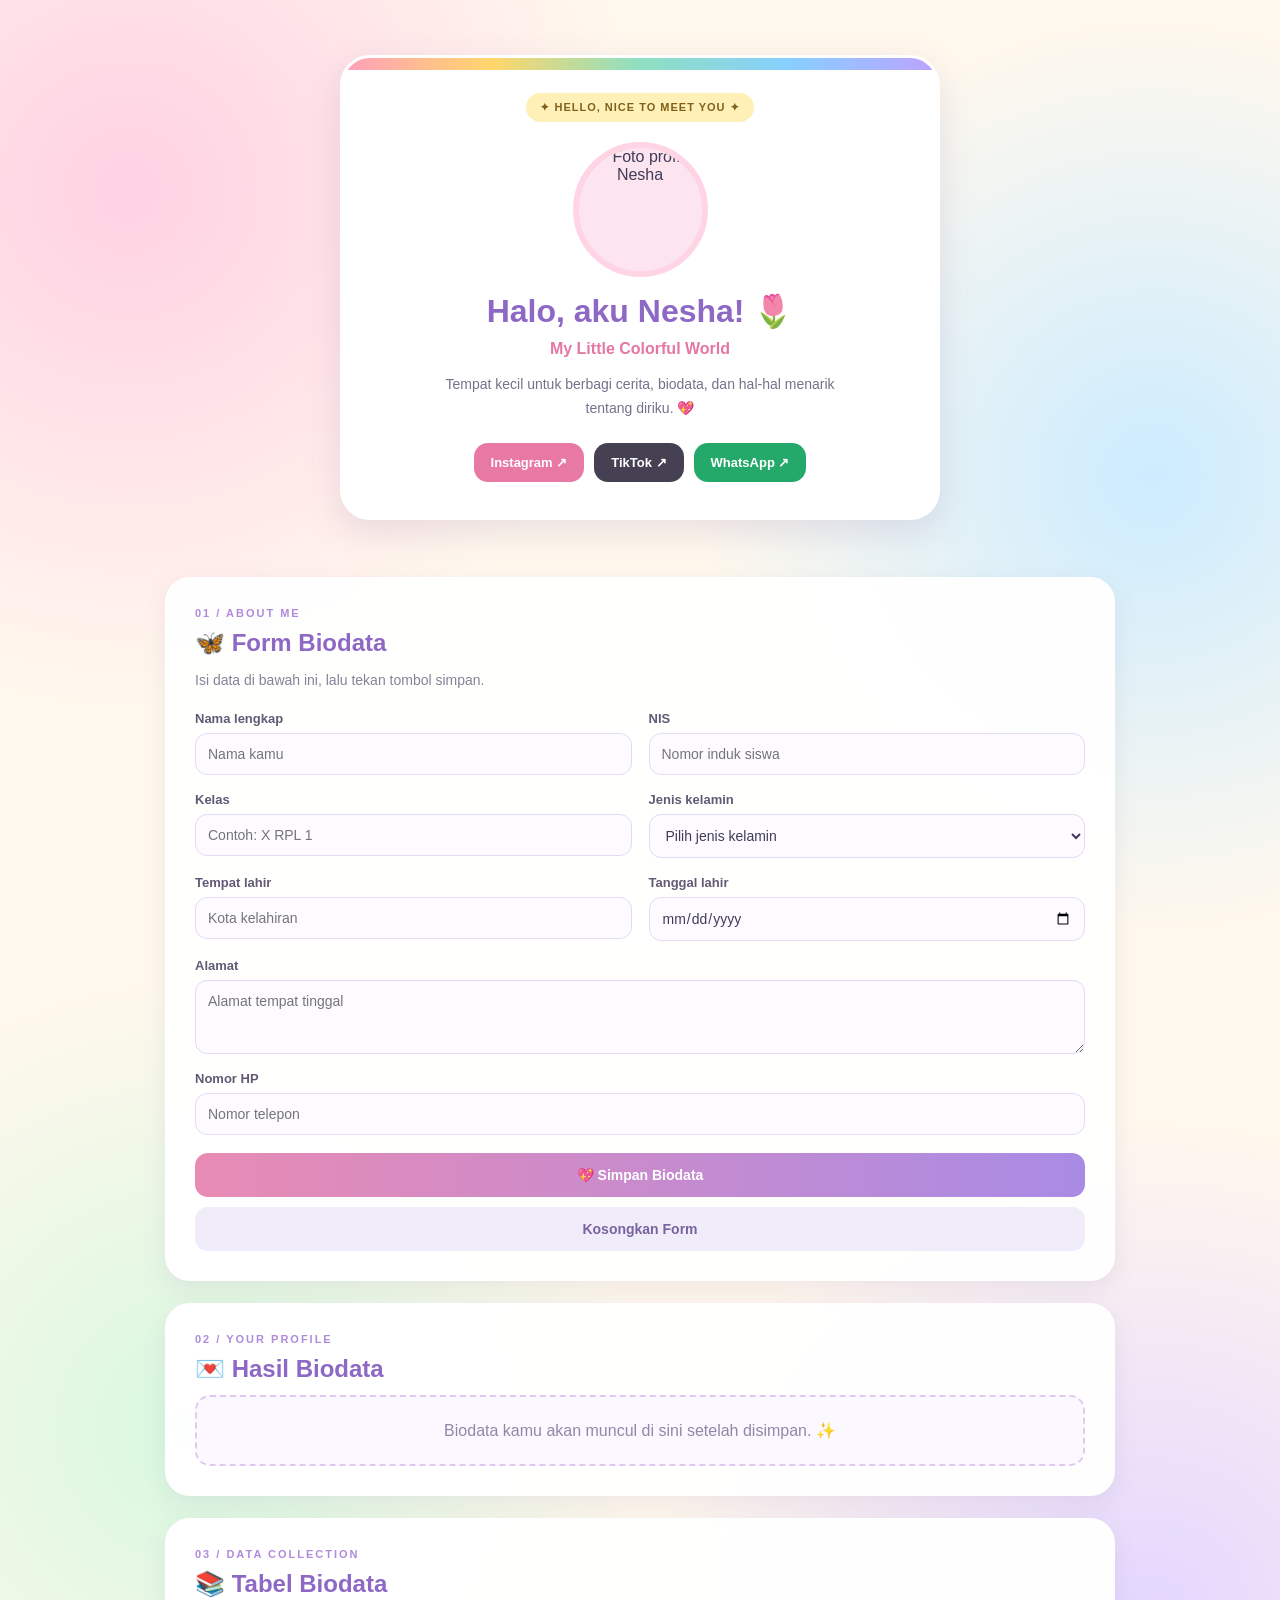
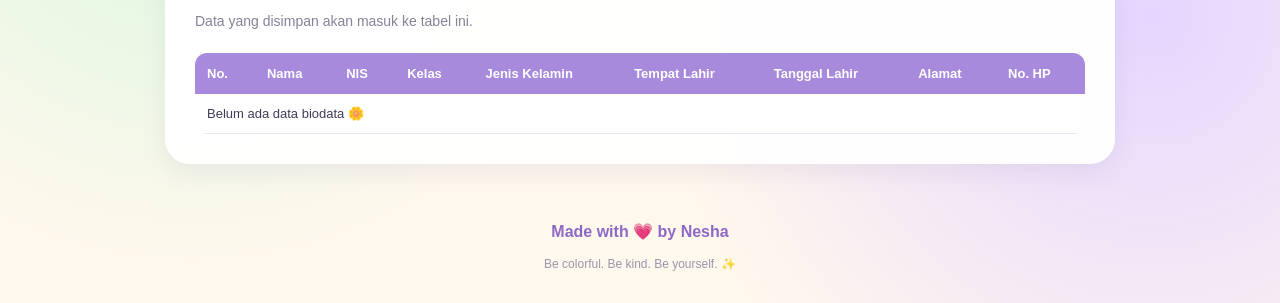
==== index.html @ 9463f854 "style.css" ====
<!DOCTYPE html>
<html lang="id">
<head>
    <meta charset="UTF-8">
    <meta name="viewport" content="width=device-width, initial-scale=1.0">
    <title>My Colorful Microsite</title>
    <link rel="stylesheet" href="style.css">
</head>
<body>

    <header class="hero">
        <div class="hero-card">
            <div class="sticker">✦ HELLO, NICE TO MEET YOU ✦</div>

            <img src="foto.jpg" alt="Foto profil Nesha" class="foto">

            <h1>Halo, aku Nesha! 🌷</h1>
            <p class="subtitle">My Little Colorful World</p>
            <p class="intro">
                Tempat kecil untuk berbagi cerita, biodata,
                dan hal-hal menarik tentang diriku. 💖
            </p>

            <div class="social-links">
                <a href="https://www.instagram.com/" target="_blank" rel="noopener noreferrer" class="social instagram">Instagram ↗</a>
                <a href="https://www.tiktok.com/" target="_blank" rel="noopener noreferrer" class="social tiktok">TikTok ↗</a>
                <a href="https://wa.me/6281217420464" target="_blank" rel="noopener noreferrer" class="social whatsapp">WhatsApp ↗</a>
            </div>
        </div>
    </header>

    <main class="content">

        <section class="panel">
            <div class="section-label">01 / ABOUT ME</div>
            <h2>🦋 Form Biodata</h2>
            <p class="section-desc">Isi data di bawah ini, lalu tekan tombol simpan.</p>

            <form id="biodataForm">
                <div class="form-grid">
                    <div class="field">
                        <label for="nama">Nama lengkap</label>
                        <input type="text" id="nama" placeholder="Nama kamu" required>
                    </div>

                    <div class="field">
                        <label for="nis">NIS</label>
                        <input type="text" id="nis" placeholder="Nomor induk siswa" required>
                    </div>

                    <div class="field">
                        <label for="kelas">Kelas</label>
                        <input type="text" id="kelas" placeholder="Contoh: X RPL 1" required>
                    </div>

                    <div class="field">
                        <label for="jk">Jenis kelamin</label>
                        <select id="jk" required>
                            <option value="">Pilih jenis kelamin</option>
                            <option value="Perempuan">Perempuan</option>
                            <option value="Laki-laki">Laki-laki</option>
                        </select>
                    </div>

                    <div class="field">
                        <label for="tempat">Tempat lahir</label>
                        <input type="text" id="tempat" placeholder="Kota kelahiran" required>
                    </div>

                    <div class="field">
                        <label for="tanggal">Tanggal lahir</label>
                        <input type="date" id="tanggal" required>
                    </div>

                    <div class="field full">
                        <label for="alamat">Alamat</label>
                        <textarea id="alamat" rows="3" placeholder="Alamat tempat tinggal" required></textarea>
                    </div>

                    <div class="field full">
                        <label for="hp">Nomor HP</label>
                        <input type="tel" id="hp" placeholder="Nomor telepon" required>
                    </div>
                </div>

                <button type="submit" class="save-button">💖 Simpan Biodata</button>
                <button type="reset" class="reset-button">Kosongkan Form</button>
            </form>
        </section>

        <section class="panel">
            <div class="section-label">02 / YOUR PROFILE</div>
            <h2>💌 Hasil Biodata</h2>
            <div id="hasilBiodata" class="result-empty">
                Biodata kamu akan muncul di sini setelah disimpan. ✨
            </div>
        </section>

        <section class="panel">
            <div class="section-label">03 / DATA COLLECTION</div>
            <h2>📚 Tabel Biodata</h2>
            <p class="section-desc">Data yang disimpan akan masuk ke tabel ini.</p>

            <div class="table-wrap">
                <table>
                    <thead>
                        <tr>
                            <th>No.</th>
                            <th>Nama</th>
                            <th>NIS</th>
                            <th>Kelas</th>
                            <th>Jenis Kelamin</th>
                            <th>Tempat Lahir</th>
                            <th>Tanggal Lahir</th>
                            <th>Alamat</th>
                            <th>No. HP</th>
                        </tr>
                    </thead>
                    <tbody id="tabelBiodata">
                        <tr id="barisKosong">
                            <td colspan="9">Belum ada data biodata 🌼</td>
                        </tr>
                    </tbody>
                </table>
            </div>
        </section>

    </main>

    <footer>
        <p>Made with 💗 by Nesha</p>
        <p class="footer-small">Be colorful. Be kind. Be yourself. ✨</p>
    </footer>

    <script src="script.js"></script>
</body>
</html>
---- style.css ----
* {
    box-sizing: border-box;
}

html {
    scroll-behavior: smooth;
}

body {
    margin: 0;
    font-family: Arial, sans-serif;
    color: #403b59;
    background-color: #fff8ed;
    background-image:
        radial-gradient(circle at 10% 10%, #ffd1e3 0, transparent 25%),
        radial-gradient(circle at 90% 25%, #ccecff 0, transparent 25%),
        radial-gradient(circle at 15% 75%, #d8f8df 0, transparent 25%),
        radial-gradient(circle at 90% 85%, #e4d6ff 0, transparent 25%);
}

/* BAGIAN PROFIL */

.hero {
    padding: 55px 18px 35px;
    text-align: center;
}

.hero-card {
    position: relative;
    max-width: 600px;
    margin: auto;
    padding: 35px 25px;
    overflow: hidden;
    background: white;
    border: 3px solid #ffffff;
    border-radius: 30px;
    box-shadow: 0 12px 35px rgba(111, 89, 145, 0.15);
}

.hero-card::before {
    content: "";
    position: absolute;
    top: 0;
    left: 0;
    width: 100%;
    height: 12px;
    background: linear-gradient(
        90deg,
        #ff9fbd,
        #ffd66b,
        #8edfc1,
        #88cfff,
        #bda2ff
    );
}

.sticker {
    display: inline-block;
    padding: 8px 14px;
    margin-bottom: 20px;
    background: #fff0b8;
    color: #80601b;
    border-radius: 20px;
    font-size: 11px;
    font-weight: bold;
    letter-spacing: 1px;
}

.foto {
    display: block;
    width: 135px;
    height: 135px;
    margin: 0 auto 15px;
    object-fit: cover;
    border-radius: 50%;
    border: 6px solid #ffd5e5;
    background: #fce5ef;
}

.hero h1 {
    margin: 10px 0;
    color: #8d68c5;
    font-size: 32px;
}

.subtitle {
    margin: 8px 0;
    color: #e477a3;
    font-weight: bold;
}

.intro {
    max-width: 420px;
    margin: 15px auto 22px;
    color: #77718a;
    line-height: 1.7;
    font-size: 14px;
}

/* TOMBOL SOSIAL MEDIA */

.social-links {
    display: flex;
    justify-content: center;
    flex-wrap: wrap;
    gap: 10px;
}

.social {
    display: inline-block;
    padding: 12px 17px;
    border-radius: 14px;
    color: white;
    text-decoration: none;
    font-size: 13px;
    font-weight: bold;
    transition: transform 0.2s, opacity 0.2s;
}

.social:hover {
    transform: translateY(-3px);
    opacity: 0.85;
}

.instagram {
    background: #e879a5;
}

.tiktok {
    background: #454052;
}

.whatsapp {
    background: #25a96a;
}

/* BAGIAN KONTEN */

.content {
    width: 92%;
    max-width: 950px;
    margin: 0 auto;
}

.panel {
    margin: 22px 0;
    padding: 28px;
    background: rgba(255, 255, 255, 0.96);
    border: 2px solid white;
    border-radius: 25px;
    box-shadow: 0 8px 25px rgba(111, 89, 145, 0.10);
}

.section-label {
    margin-bottom: 10px;
    color: #b08bdc;
    font-size: 11px;
    font-weight: bold;
    letter-spacing: 2px;
}

.panel h2 {
    margin: 0 0 12px;
    color: #8d68c5;
    font-size: 24px;
}

.section-desc {
    margin: 0 0 20px;
    color: #888198;
    font-size: 14px;
    line-height: 1.6;
}

/* FORM BIODATA */

.form-grid {
    display: grid;
    grid-template-columns: 1fr 1fr;
    gap: 17px;
}

.field {
    min-width: 0;
    text-align: left;
}

.field.full {
    grid-column: 1 / -1;
}

label {
    display: block;
    margin-bottom: 7px;
    color: #625975;
    font-size: 13px;
    font-weight: bold;
}

input,
select,
textarea {
    display: block;
    width: 100%;
    padding: 12px;
    border: 1.5px solid #e5d9f5;
    border-radius: 12px;
    background: #fdfbff;
    color: #403b59;
    font-family: Arial, sans-serif;
    font-size: 14px;
}

input:focus,
select:focus,
textarea:focus {
    outline: none;
    border-color: #ac8be1;
    box-shadow: 0 0 0 3px #f0e8ff;
}

textarea {
    resize: vertical;
}

button {
    width: 100%;
    margin-top: 18px;
    padding: 14px;
    border: none;
    border-radius: 13px;
    font-size: 14px;
    font-weight: bold;
    cursor: pointer;
    transition: opacity 0.2s;
}

button:hover {
    opacity: 0.85;
}

.save-button {
    background: linear-gradient(90deg, #e88bb4, #a98be5);
    color: white;
}

.reset-button {
    margin-top: 10px;
    background: #f1ecfa;
    color: #79639f;
}

/* HASIL BIODATA */

.result-empty {
    padding: 20px;
    border: 2px dashed #dfc9f3;
    border-radius: 15px;
    background: #fcf8ff;
    color: #9386a7;
    text-align: center;
    line-height: 1.7;
}

.result-data {
    padding: 18px;
    border-radius: 15px;
    background: #fff3f8;
    border-left: 5px solid #e88bb4;
}

.result-data p {
    margin: 0;
    padding: 10px 0;
    border-bottom: 1px solid #f2dce7;
    line-height: 1.6;
    overflow-wrap: anywhere;
}

.result-data p:last-child {
    border-bottom: none;
}

.result-data strong {
    color: #8d68c5;
}

/* TABEL BIODATA */

.table-wrap {
    width: 100%;
    overflow-x: auto;
    border-radius: 12px;
}

table {
    width: 100%;
    min-width: 850px;
    border-collapse: collapse;
    font-size: 13px;
    text-align: left;
}

th {
    padding: 13px 12px;
    background: #a88add;
    color: white;
    white-space: nowrap;
}

td {
    padding: 12px;
    border-bottom: 1px solid #eee4f8;
    background: white;
    overflow-wrap: anywhere;
}

tbody tr:nth-child(even) td {
    background: #faf6ff;
}

tbody tr:hover td {
    background: #fff0f6;
}

/* FOOTER */

footer {
    padding: 20px;
    text-align: center;
    color: #8d68c5;
    font-weight: bold;
}

.footer-small {
    color: #9d94ac;
    font-size: 12px;
    font-weight: normal;
}

/* TAMPILAN HP */

@media (max-width: 600px) {
    .hero {
        padding: 30px 12px 20px;
    }

    .hero-card {
        padding: 30px 18px;
    }

    .hero h1 {
        font-size: 27px;
    }

    .content {
        width: 94%;
    }

    .panel {
        padding: 20px 15px;
    }

    .panel h2 {
        font-size: 21px;
    }

    .form-grid {
        grid-template-columns: 1fr;
        gap: 14px;
    }

    .field.full {
        grid-column: auto;
    }
}
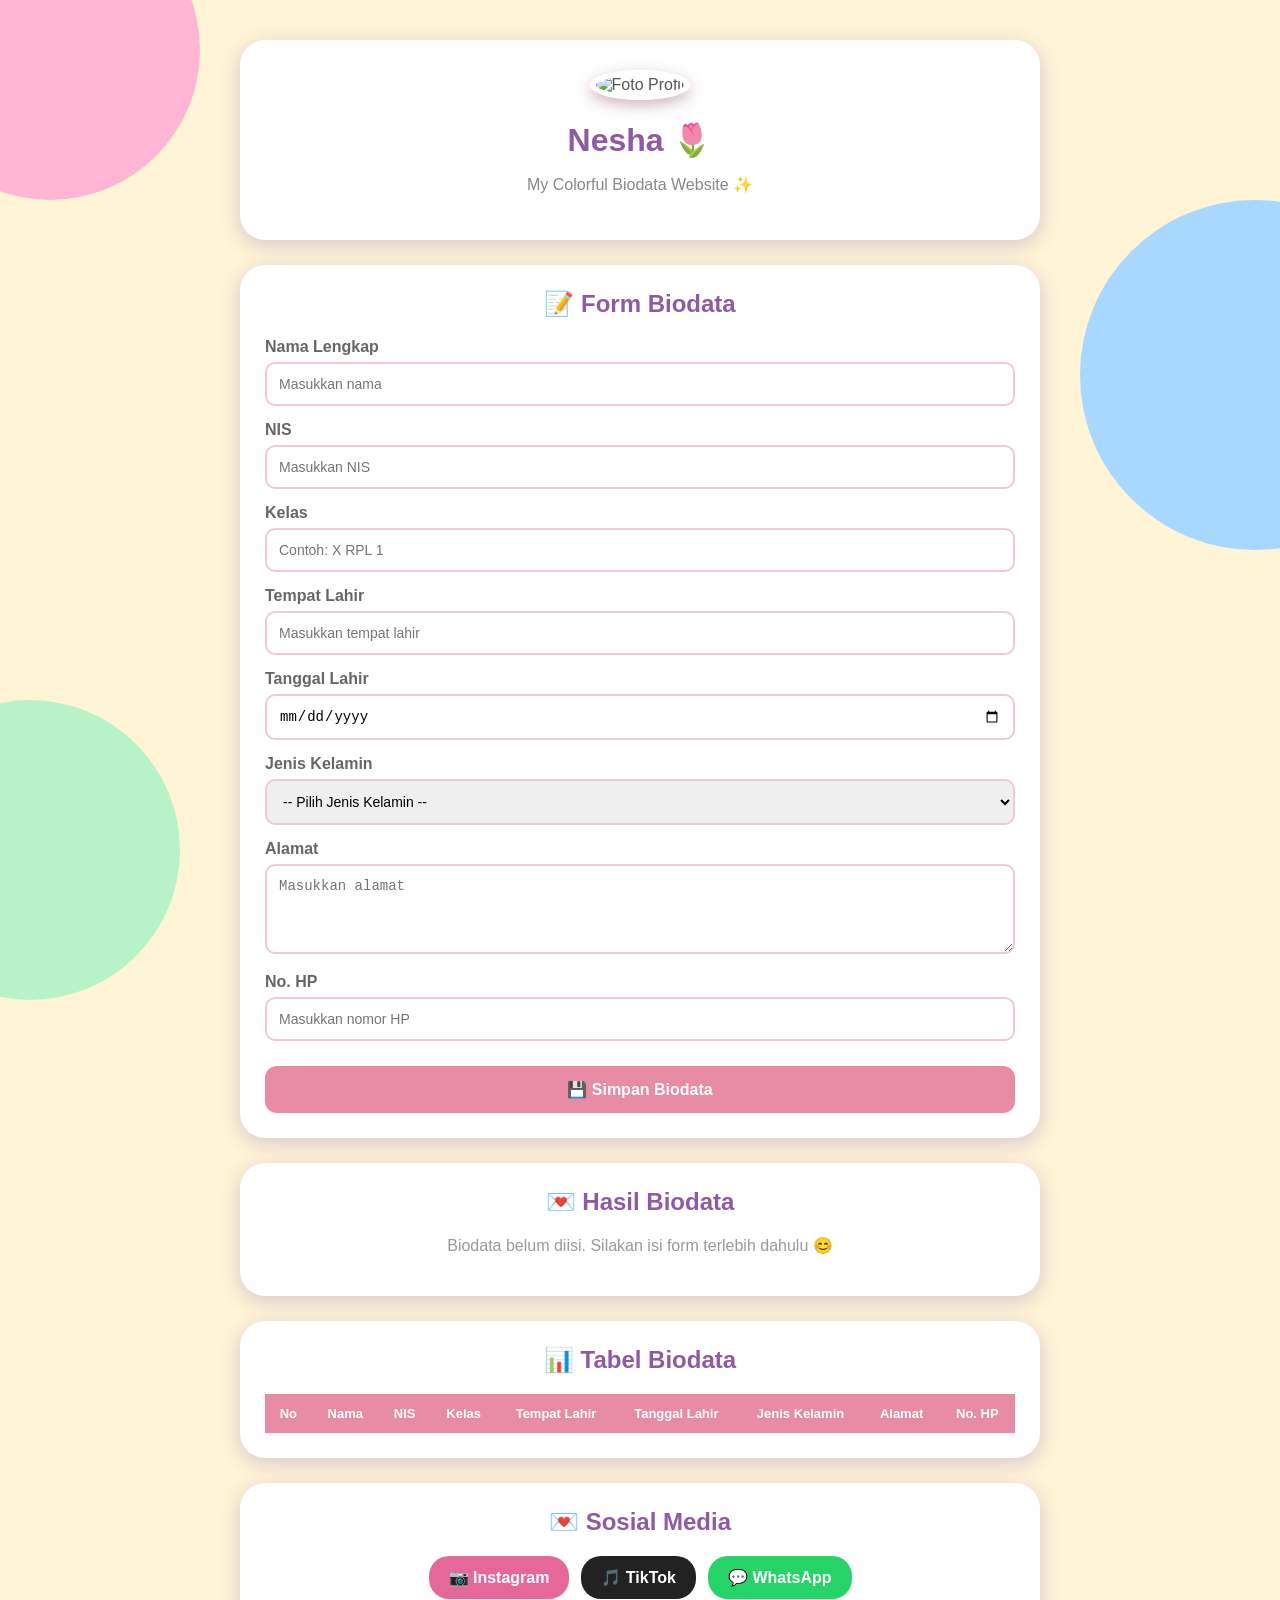
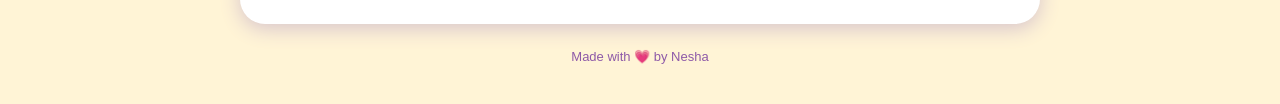
==== commit c56daaa7: "style.css" ====
--- a/index.html
+++ b/index.html
@@ -1,138 +1,235 @@
-
 <!DOCTYPE html>
 <html lang="id">
 <head>
     <meta charset="UTF-8">
     <meta name="viewport" content="width=device-width, initial-scale=1.0">
-    <title>My Colorful Microsite</title>
+
+    <title>Microsite Biodata</title>
+
     <link rel="stylesheet" href="style.css">
 </head>
+
 <body>
 
-    <header class="hero">
-        <div class="hero-card">
-            <div class="sticker">✦ HELLO, NICE TO MEET YOU ✦</div>
-
-            <img src="foto.jpg" alt="Foto profil Nesha" class="foto">
-
-            <h1>Halo, aku Nesha! 🌷</h1>
-            <p class="subtitle">My Little Colorful World</p>
-            <p class="intro">
-                Tempat kecil untuk berbagi cerita, biodata,
-                dan hal-hal menarik tentang diriku. 💖
+    <!-- BACKGROUND -->
+    <div class="lingkaran satu"></div>
+    <div class="lingkaran dua"></div>
+    <div class="lingkaran tiga"></div>
+
+
+    <!-- CONTAINER UTAMA -->
+    <div class="container">
+
+        <!-- PROFIL -->
+        <div class="profil">
+
+            <img src="foto.jpg" alt="Foto Profil" class="foto">
+
+            <h1>Nesha 🌷</h1>
+
+            <p>
+                My Colorful Biodata Website ✨
             </p>
 
-            <div class="social-links">
-                <a href="https://www.instagram.com/" target="_blank" rel="noopener noreferrer" class="social instagram">Instagram ↗</a>
-                <a href="https://www.tiktok.com/" target="_blank" rel="noopener noreferrer" class="social tiktok">TikTok ↗</a>
-                <a href="https://wa.me/6281217420464" target="_blank" rel="noopener noreferrer" class="social whatsapp">WhatsApp ↗</a>
+        </div>
+
+
+        <!-- FORM BIODATA -->
+        <div class="box">
+
+            <h2>📝 Form Biodata</h2>
+
+            <form id="biodataForm">
+
+                <label>Nama Lengkap</label>
+                <input
+                    type="text"
+                    id="nama"
+                    placeholder="Masukkan nama"
+                    required
+                >
+
+
+                <label>NIS</label>
+                <input
+                    type="text"
+                    id="nis"
+                    placeholder="Masukkan NIS"
+                    required
+                >
+
+
+                <label>Kelas</label>
+                <input
+                    type="text"
+                    id="kelas"
+                    placeholder="Contoh: X RPL 1"
+                    required
+                >
+
+
+                <label>Tempat Lahir</label>
+                <input
+                    type="text"
+                    id="tempat"
+                    placeholder="Masukkan tempat lahir"
+                    required
+                >
+
+
+                <label>Tanggal Lahir</label>
+                <input
+                    type="date"
+                    id="tanggal"
+                    required
+                >
+
+
+                <label>Jenis Kelamin</label>
+
+                <select id="jenisKelamin" required>
+
+                    <option value="">
+                        -- Pilih Jenis Kelamin --
+                    </option>
+
+                    <option value="Laki-laki">
+                        Laki-laki
+                    </option>
+
+                    <option value="Perempuan">
+                        Perempuan
+                    </option>
+
+                </select>
+
+
+                <label>Alamat</label>
+
+                <textarea
+                    id="alamat"
+                    placeholder="Masukkan alamat"
+                    required
+                ></textarea>
+
+
+                <label>No. HP</label>
+
+                <input
+                    type="text"
+                    id="hp"
+                    placeholder="Masukkan nomor HP"
+                    required
+                >
+
+
+                <button type="submit">
+                    💾 Simpan Biodata
+                </button>
+
+            </form>
+
+        </div>
+
+
+        <!-- HASIL BIODATA -->
+        <div class="box hasil">
+
+            <h2>💌 Hasil Biodata</h2>
+
+            <div id="hasilBiodata">
+
+                <p class="kosong">
+                    Biodata belum diisi.
+                    Silakan isi form terlebih dahulu 😊
+                </p>
+
             </div>
-        </div>
-    </header>
-
-    <main class="content">
-
-        <section class="panel">
-            <div class="section-label">01 / ABOUT ME</div>
-            <h2>🦋 Form Biodata</h2>
-            <p class="section-desc">Isi data di bawah ini, lalu tekan tombol simpan.</p>
-
-            <form id="biodataForm">
-                <div class="form-grid">
-                    <div class="field">
-                        <label for="nama">Nama lengkap</label>
-                        <input type="text" id="nama" placeholder="Nama kamu" required>
-                    </div>
-
-                    <div class="field">
-                        <label for="nis">NIS</label>
-                        <input type="text" id="nis" placeholder="Nomor induk siswa" required>
-                    </div>
-
-                    <div class="field">
-                        <label for="kelas">Kelas</label>
-                        <input type="text" id="kelas" placeholder="Contoh: X RPL 1" required>
-                    </div>
-
-                    <div class="field">
-                        <label for="jk">Jenis kelamin</label>
-                        <select id="jk" required>
-                            <option value="">Pilih jenis kelamin</option>
-                            <option value="Perempuan">Perempuan</option>
-                            <option value="Laki-laki">Laki-laki</option>
-                        </select>
-                    </div>
-
-                    <div class="field">
-                        <label for="tempat">Tempat lahir</label>
-                        <input type="text" id="tempat" placeholder="Kota kelahiran" required>
-                    </div>
-
-                    <div class="field">
-                        <label for="tanggal">Tanggal lahir</label>
-                        <input type="date" id="tanggal" required>
-                    </div>
-
-                    <div class="field full">
-                        <label for="alamat">Alamat</label>
-                        <textarea id="alamat" rows="3" placeholder="Alamat tempat tinggal" required></textarea>
-                    </div>
-
-                    <div class="field full">
-                        <label for="hp">Nomor HP</label>
-                        <input type="tel" id="hp" placeholder="Nomor telepon" required>
-                    </div>
-                </div>
-
-                <button type="submit" class="save-button">💖 Simpan Biodata</button>
-                <button type="reset" class="reset-button">Kosongkan Form</button>
-            </form>
-        </section>
-
-        <section class="panel">
-            <div class="section-label">02 / YOUR PROFILE</div>
-            <h2>💌 Hasil Biodata</h2>
-            <div id="hasilBiodata" class="result-empty">
-                Biodata kamu akan muncul di sini setelah disimpan. ✨
-            </div>
-        </section>
-
-        <section class="panel">
-            <div class="section-label">03 / DATA COLLECTION</div>
-            <h2>📚 Tabel Biodata</h2>
-            <p class="section-desc">Data yang disimpan akan masuk ke tabel ini.</p>
-
-            <div class="table-wrap">
+
+        </div>
+
+
+        <!-- TABEL BIODATA -->
+        <div class="box">
+
+            <h2>📊 Tabel Biodata</h2>
+
+            <div class="table-container">
+
                 <table>
+
                     <thead>
+
                         <tr>
-                            <th>No.</th>
+                            <th>No</th>
                             <th>Nama</th>
                             <th>NIS</th>
                             <th>Kelas</th>
-                            <th>Jenis Kelamin</th>
                             <th>Tempat Lahir</th>
                             <th>Tanggal Lahir</th>
+                            <th>Jenis Kelamin</th>
                             <th>Alamat</th>
                             <th>No. HP</th>
                         </tr>
+
                     </thead>
+
                     <tbody id="tabelBiodata">
-                        <tr id="barisKosong">
-                            <td colspan="9">Belum ada data biodata 🌼</td>
-                        </tr>
+
                     </tbody>
+
                 </table>
+
             </div>
-        </section>
-
-    </main>
-
-    <footer>
-        <p>Made with 💗 by Nesha</p>
-        <p class="footer-small">Be colorful. Be kind. Be yourself. ✨</p>
-    </footer>
-
+
+        </div>
+
+
+        <!-- SOSIAL MEDIA -->
+        <div class="box">
+
+            <h2>💌 Sosial Media</h2>
+
+            <div class="sosmed">
+
+                <a
+                    href="https://www.instagram.com/"
+                    target="_blank"
+                    class="instagram">
+                    📷 Instagram
+                </a>
+
+
+                <a
+                    href="https://www.tiktok.com/"
+                    target="_blank"
+                    class="tiktok">
+                    🎵 TikTok
+                </a>
+
+
+                <a
+                    href="https://wa.me/6281217420464"
+                    target="_blank"
+                    class="whatsapp">
+                    💬 WhatsApp
+                </a>
+
+            </div>
+
+        </div>
+
+
+        <!-- FOOTER -->
+        <p class="footer">
+            Made with 💗 by Nesha
+        </p>
+
+    </div>
+
+
+    <!-- JAVASCRIPT -->
     <script src="script.js"></script>
+
 </body>
 </html>
--- a/style.css
+++ b/style.css
@@ -1,377 +1,352 @@
-
 * {
     box-sizing: border-box;
 }
 
-html {
-    scroll-behavior: smooth;
-}
-
 body {
     margin: 0;
+    padding: 0;
+
     font-family: Arial, sans-serif;
-    color: #403b59;
-    background-color: #fff8ed;
-    background-image:
-        radial-gradient(circle at 10% 10%, #ffd1e3 0, transparent 25%),
-        radial-gradient(circle at 90% 25%, #ccecff 0, transparent 25%),
-        radial-gradient(circle at 15% 75%, #d8f8df 0, transparent 25%),
-        radial-gradient(circle at 90% 85%, #e4d6ff 0, transparent 25%);
-}
-
-/* BAGIAN PROFIL */
-
-.hero {
-    padding: 55px 18px 35px;
+
+    background-color: #fff4d6;
+
+    color: #555;
+
+    min-height: 100vh;
+
+    position: relative;
+
+    overflow-x: hidden;
+}
+
+
+/* BACKGROUND */
+
+.lingkaran {
+    position: fixed;
+
+    border-radius: 50%;
+
+    z-index: -1;
+}
+
+.satu {
+    width: 300px;
+    height: 300px;
+
+    background-color: #ffb6d5;
+
+    top: -100px;
+    left: -100px;
+}
+
+.dua {
+    width: 350px;
+    height: 350px;
+
+    background-color: #a8d8ff;
+
+    right: -150px;
+    top: 200px;
+}
+
+.tiga {
+    width: 300px;
+    height: 300px;
+
+    background-color: #b8f2c8;
+
+    left: -120px;
+    bottom: -100px;
+}
+
+
+/* CONTAINER */
+
+.container {
+    width: 90%;
+
+    max-width: 800px;
+
+    margin: 40px auto;
+
     text-align: center;
 }
 
-.hero-card {
-    position: relative;
-    max-width: 600px;
-    margin: auto;
-    padding: 35px 25px;
-    overflow: hidden;
-    background: white;
-    border: 3px solid #ffffff;
-    border-radius: 30px;
-    box-shadow: 0 12px 35px rgba(111, 89, 145, 0.15);
-}
-
-.hero-card::before {
-    content: "";
-    position: absolute;
-    top: 0;
-    left: 0;
-    width: 100%;
-    height: 12px;
-    background: linear-gradient(
-        90deg,
-        #ff9fbd,
-        #ffd66b,
-        #8edfc1,
-        #88cfff,
-        #bda2ff
-    );
-}
-
-.sticker {
-    display: inline-block;
-    padding: 8px 14px;
+
+/* PROFIL */
+
+.profil {
+    background-color: white;
+
+    padding: 30px;
+
+    border-radius: 25px;
+
+    box-shadow: 0 5px 20px #d8c5cc;
+}
+
+.foto {
+    width: 140px;
+    height: 140px;
+
+    object-fit: cover;
+
+    border-radius: 50%;
+
+    border: 6px solid white;
+
+    box-shadow: 0 5px 15px #cdb4bd;
+}
+
+.profil h1 {
+    color: #8e5aa8;
+
+    margin-bottom: 5px;
+}
+
+.profil p {
+    color: #888;
+}
+
+
+/* BOX */
+
+.box {
+    background-color: white;
+
+    margin-top: 25px;
+
+    padding: 25px;
+
+    border-radius: 25px;
+
+    box-shadow: 0 5px 20px #d8c5cc;
+}
+
+.box h2 {
+    color: #8e5aa8;
+
+    margin-top: 0;
+
     margin-bottom: 20px;
-    background: #fff0b8;
-    color: #80601b;
-    border-radius: 20px;
-    font-size: 11px;
-    font-weight: bold;
-    letter-spacing: 1px;
-}
-
-.foto {
-    display: block;
-    width: 135px;
-    height: 135px;
-    margin: 0 auto 15px;
-    object-fit: cover;
-    border-radius: 50%;
-    border: 6px solid #ffd5e5;
-    background: #fce5ef;
-}
-
-.hero h1 {
-    margin: 10px 0;
-    color: #8d68c5;
-    font-size: 32px;
-}
-
-.subtitle {
-    margin: 8px 0;
-    color: #e477a3;
-    font-weight: bold;
-}
-
-.intro {
-    max-width: 420px;
-    margin: 15px auto 22px;
-    color: #77718a;
-    line-height: 1.7;
-    font-size: 14px;
-}
-
-/* TOMBOL SOSIAL MEDIA */
-
-.social-links {
-    display: flex;
-    justify-content: center;
-    flex-wrap: wrap;
-    gap: 10px;
-}
-
-.social {
-    display: inline-block;
-    padding: 12px 17px;
-    border-radius: 14px;
-    color: white;
-    text-decoration: none;
-    font-size: 13px;
-    font-weight: bold;
-    transition: transform 0.2s, opacity 0.2s;
-}
-
-.social:hover {
-    transform: translateY(-3px);
-    opacity: 0.85;
-}
-
-.instagram {
-    background: #e879a5;
-}
-
-.tiktok {
-    background: #454052;
-}
-
-.whatsapp {
-    background: #25a96a;
-}
-
-/* BAGIAN KONTEN */
-
-.content {
-    width: 92%;
-    max-width: 950px;
-    margin: 0 auto;
-}
-
-.panel {
-    margin: 22px 0;
-    padding: 28px;
-    background: rgba(255, 255, 255, 0.96);
-    border: 2px solid white;
-    border-radius: 25px;
-    box-shadow: 0 8px 25px rgba(111, 89, 145, 0.10);
-}
-
-.section-label {
-    margin-bottom: 10px;
-    color: #b08bdc;
-    font-size: 11px;
-    font-weight: bold;
-    letter-spacing: 2px;
-}
-
-.panel h2 {
-    margin: 0 0 12px;
-    color: #8d68c5;
-    font-size: 24px;
-}
-
-.section-desc {
-    margin: 0 0 20px;
-    color: #888198;
-    font-size: 14px;
-    line-height: 1.6;
-}
-
-/* FORM BIODATA */
-
-.form-grid {
-    display: grid;
-    grid-template-columns: 1fr 1fr;
-    gap: 17px;
-}
-
-.field {
-    min-width: 0;
+}
+
+
+/* FORM */
+
+form {
     text-align: left;
-}
-
-.field.full {
-    grid-column: 1 / -1;
 }
 
 label {
     display: block;
-    margin-bottom: 7px;
-    color: #625975;
-    font-size: 13px;
+
+    margin-top: 15px;
+
+    margin-bottom: 6px;
+
     font-weight: bold;
+
+    color: #666;
 }
 
 input,
 select,
 textarea {
-    display: block;
     width: 100%;
+
     padding: 12px;
-    border: 1.5px solid #e5d9f5;
-    border-radius: 12px;
-    background: #fdfbff;
-    color: #403b59;
-    font-family: Arial, sans-serif;
+
+    border: 2px solid #f0c9d7;
+
+    border-radius: 10px;
+
     font-size: 14px;
+
+    outline: none;
 }
 
 input:focus,
 select:focus,
 textarea:focus {
-    outline: none;
-    border-color: #ac8be1;
-    box-shadow: 0 0 0 3px #f0e8ff;
+    border-color: #e88ca5;
 }
 
 textarea {
+    height: 90px;
+
     resize: vertical;
 }
+
+
+/* BUTTON */
 
 button {
     width: 100%;
-    margin-top: 18px;
+
+    margin-top: 25px;
+
     padding: 14px;
+
     border: none;
-    border-radius: 13px;
-    font-size: 14px;
+
+    border-radius: 12px;
+
+    background-color: #e88ca5;
+
+    color: white;
+
+    font-size: 16px;
+
     font-weight: bold;
+
     cursor: pointer;
-    transition: opacity 0.2s;
 }
 
 button:hover {
-    opacity: 0.85;
-}
-
-.save-button {
-    background: linear-gradient(90deg, #e88bb4, #a98be5);
-    color: white;
-}
-
-.reset-button {
-    margin-top: 10px;
-    background: #f1ecfa;
-    color: #79639f;
-}
+    background-color: #d96f8c;
+}
+
 
 /* HASIL BIODATA */
 
-.result-empty {
+.hasil-data {
+    background-color: #fff0f6;
+
     padding: 20px;
-    border: 2px dashed #dfc9f3;
+
     border-radius: 15px;
-    background: #fcf8ff;
-    color: #9386a7;
-    text-align: center;
-    line-height: 1.7;
-}
-
-.result-data {
-    padding: 18px;
-    border-radius: 15px;
-    background: #fff3f8;
-    border-left: 5px solid #e88bb4;
-}
-
-.result-data p {
-    margin: 0;
-    padding: 10px 0;
-    border-bottom: 1px solid #f2dce7;
-    line-height: 1.6;
-    overflow-wrap: anywhere;
-}
-
-.result-data p:last-child {
-    border-bottom: none;
-}
-
-.result-data strong {
-    color: #8d68c5;
-}
-
-/* TABEL BIODATA */
-
-.table-wrap {
+
+    text-align: left;
+}
+
+.hasil-data p {
+    margin: 10px 0;
+
+    line-height: 1.5;
+}
+
+.kosong {
+    color: #999;
+}
+
+
+/* TABLE */
+
+.table-container {
     width: 100%;
+
     overflow-x: auto;
-    border-radius: 12px;
 }
 
 table {
     width: 100%;
-    min-width: 850px;
+
     border-collapse: collapse;
+
     font-size: 13px;
-    text-align: left;
 }
 
 th {
-    padding: 13px 12px;
-    background: #a88add;
+    background-color: #e88ca5;
+
     color: white;
-    white-space: nowrap;
+
+    padding: 12px;
 }
 
 td {
-    padding: 12px;
-    border-bottom: 1px solid #eee4f8;
-    background: white;
-    overflow-wrap: anywhere;
-}
-
-tbody tr:nth-child(even) td {
-    background: #faf6ff;
-}
-
-tbody tr:hover td {
-    background: #fff0f6;
-}
+    padding: 10px;
+
+    border: 1px solid #f0c9d7;
+
+    background-color: #fffafd;
+}
+
+tr:nth-child(even) td {
+    background-color: #fff0f6;
+}
+
+
+/* SOSIAL MEDIA */
+
+.sosmed {
+    display: flex;
+
+    justify-content: center;
+
+    gap: 12px;
+
+    flex-wrap: wrap;
+}
+
+.sosmed a {
+    text-decoration: none;
+
+    color: white;
+
+    padding: 12px 20px;
+
+    border-radius: 20px;
+
+    font-weight: bold;
+}
+
+.instagram {
+    background-color: #e6689b;
+}
+
+.tiktok {
+    background-color: #222222;
+}
+
+.whatsapp {
+    background-color: #25d366;
+}
+
+.sosmed a:hover {
+    opacity: 0.8;
+}
+
 
 /* FOOTER */
 
-footer {
-    padding: 20px;
-    text-align: center;
-    color: #8d68c5;
-    font-weight: bold;
-}
-
-.footer-small {
-    color: #9d94ac;
-    font-size: 12px;
-    font-weight: normal;
-}
-
-/* TAMPILAN HP */
+.footer {
+    margin: 25px 0;
+
+    color: #8e5aa8;
+
+    font-size: 13px;
+}
+
+
+/* RESPONSIVE */
 
 @media (max-width: 600px) {
-    .hero {
-        padding: 30px 12px 20px;
-    }
-
-    .hero-card {
-        padding: 30px 18px;
-    }
-
-    .hero h1 {
-        font-size: 27px;
-    }
-
-    .content {
-        width: 94%;
-    }
-
-    .panel {
-        padding: 20px 15px;
-    }
-
-    .panel h2 {
-        font-size: 21px;
-    }
-
-    .form-grid {
-        grid-template-columns: 1fr;
-        gap: 14px;
-    }
-
-    .field.full {
-        grid-column: auto;
+
+    .container {
+        width: 95%;
+    }
+
+    .box {
+        padding: 18px;
+    }
+
+    .profil {
+        padding: 20px;
+    }
+
+    .foto {
+        width: 120px;
+        height: 120px;
+    }
+
+    .profil h1 {
+        font-size: 26px;
+    }
+
+    table {
+        font-size: 12px;
     }
 }
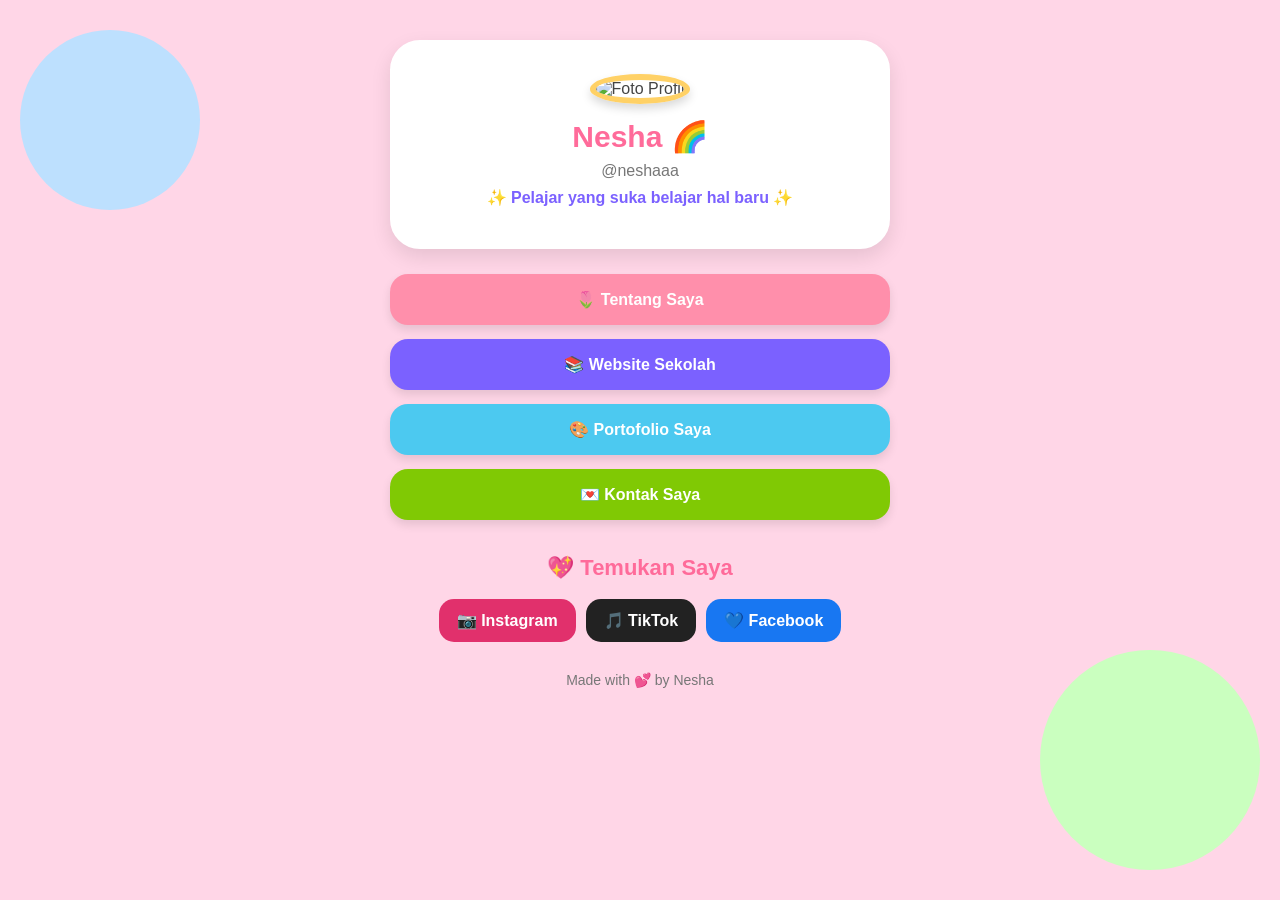
==== commit 0a6ca4cc: "style.css" ====
--- a/index.html
+++ b/index.html
@@ -4,232 +4,85 @@
     <meta charset="UTF-8">
     <meta name="viewport" content="width=device-width, initial-scale=1.0">
 
-    <title>Microsite Biodata</title>
+    <title>My Colorful Microsite</title>
 
     <link rel="stylesheet" href="style.css">
 </head>
 
 <body>
 
-    <!-- BACKGROUND -->
-    <div class="lingkaran satu"></div>
-    <div class="lingkaran dua"></div>
-    <div class="lingkaran tiga"></div>
-
-
-    <!-- CONTAINER UTAMA -->
     <div class="container">
 
-        <!-- PROFIL -->
-        <div class="profil">
+        <!-- FOTO DAN NAMA -->
+        <div class="profile">
 
-            <img src="foto.jpg" alt="Foto Profil" class="foto">
+            <img src="foto.jpg" alt="Foto Profil">
 
-            <h1>Nesha 🌷</h1>
+            <h1>Nesha 🌈</h1>
 
-            <p>
-                My Colorful Biodata Website ✨
+            <p>@neshaaa</p>
+
+            <p class="bio">
+                ✨ Pelajar yang suka belajar hal baru ✨
             </p>
 
         </div>
 
 
-        <!-- FORM BIODATA -->
-        <div class="box">
+        <!-- TOMBOL LINK -->
+        <div class="links">
 
-            <h2>📝 Form Biodata</h2>
+            <a href="#" class="link">
+                🌷 Tentang Saya
+            </a>
 
-            <form id="biodataForm">
+            <a href="#" class="link">
+                📚 Website Sekolah
+            </a>
 
-                <label>Nama Lengkap</label>
-                <input
-                    type="text"
-                    id="nama"
-                    placeholder="Masukkan nama"
-                    required
-                >
+            <a href="#" class="link">
+                🎨 Portofolio Saya
+            </a>
 
-
-                <label>NIS</label>
-                <input
-                    type="text"
-                    id="nis"
-                    placeholder="Masukkan NIS"
-                    required
-                >
-
-
-                <label>Kelas</label>
-                <input
-                    type="text"
-                    id="kelas"
-                    placeholder="Contoh: X RPL 1"
-                    required
-                >
-
-
-                <label>Tempat Lahir</label>
-                <input
-                    type="text"
-                    id="tempat"
-                    placeholder="Masukkan tempat lahir"
-                    required
-                >
-
-
-                <label>Tanggal Lahir</label>
-                <input
-                    type="date"
-                    id="tanggal"
-                    required
-                >
-
-
-                <label>Jenis Kelamin</label>
-
-                <select id="jenisKelamin" required>
-
-                    <option value="">
-                        -- Pilih Jenis Kelamin --
-                    </option>
-
-                    <option value="Laki-laki">
-                        Laki-laki
-                    </option>
-
-                    <option value="Perempuan">
-                        Perempuan
-                    </option>
-
-                </select>
-
-
-                <label>Alamat</label>
-
-                <textarea
-                    id="alamat"
-                    placeholder="Masukkan alamat"
-                    required
-                ></textarea>
-
-
-                <label>No. HP</label>
-
-                <input
-                    type="text"
-                    id="hp"
-                    placeholder="Masukkan nomor HP"
-                    required
-                >
-
-
-                <button type="submit">
-                    💾 Simpan Biodata
-                </button>
-
-            </form>
-
-        </div>
-
-
-        <!-- HASIL BIODATA -->
-        <div class="box hasil">
-
-            <h2>💌 Hasil Biodata</h2>
-
-            <div id="hasilBiodata">
-
-                <p class="kosong">
-                    Biodata belum diisi.
-                    Silakan isi form terlebih dahulu 😊
-                </p>
-
-            </div>
-
-        </div>
-
-
-        <!-- TABEL BIODATA -->
-        <div class="box">
-
-            <h2>📊 Tabel Biodata</h2>
-
-            <div class="table-container">
-
-                <table>
-
-                    <thead>
-
-                        <tr>
-                            <th>No</th>
-                            <th>Nama</th>
-                            <th>NIS</th>
-                            <th>Kelas</th>
-                            <th>Tempat Lahir</th>
-                            <th>Tanggal Lahir</th>
-                            <th>Jenis Kelamin</th>
-                            <th>Alamat</th>
-                            <th>No. HP</th>
-                        </tr>
-
-                    </thead>
-
-                    <tbody id="tabelBiodata">
-
-                    </tbody>
-
-                </table>
-
-            </div>
+            <a href="#" class="link">
+                💌 Kontak Saya
+            </a>
 
         </div>
 
 
         <!-- SOSIAL MEDIA -->
-        <div class="box">
+        <h2>💖 Temukan Saya</h2>
 
-            <h2>💌 Sosial Media</h2>
+        <div class="social">
 
-            <div class="sosmed">
+            <a href="https://www.instagram.com/"
+               target="_blank"
+               class="instagram">
+                📷 Instagram
+            </a>
 
-                <a
-                    href="https://www.instagram.com/"
-                    target="_blank"
-                    class="instagram">
-                    📷 Instagram
-                </a>
+            <a href="https://www.tiktok.com/"
+               target="_blank"
+               class="tiktok">
+                🎵 TikTok
+            </a>
 
-
-                <a
-                    href="https://www.tiktok.com/"
-                    target="_blank"
-                    class="tiktok">
-                    🎵 TikTok
-                </a>
-
-
-                <a
-                    href="https://wa.me/6281217420464"
-                    target="_blank"
-                    class="whatsapp">
-                    💬 WhatsApp
-                </a>
-
-            </div>
+            <a href="https://www.facebook.com/"
+               target="_blank"
+               class="facebook">
+                💙 Facebook
+            </a>
 
         </div>
 
 
         <!-- FOOTER -->
         <p class="footer">
-            Made with 💗 by Nesha
+            Made with 💕 by Nesha
         </p>
 
     </div>
 
-
-    <!-- JAVASCRIPT -->
-    <script src="script.js"></script>
-
 </body>
 </html>
--- a/style.css
+++ b/style.css
@@ -1,3 +1,7 @@
+/* =========================
+   DASAR
+========================= */
+
 * {
     box-sizing: border-box;
 }
@@ -8,65 +12,61 @@
 
     font-family: Arial, sans-serif;
 
-    background-color: #fff4d6;
-
-    color: #555;
-
-    min-height: 100vh;
-
-    position: relative;
-
-    overflow-x: hidden;
-}
-
-
-/* BACKGROUND */
-
-.lingkaran {
+    /* Background warna-warni */
+    background-color: #ffd6e7;
+
+    color: #444;
+}
+
+
+/* =========================
+   BACKGROUND HIASAN
+========================= */
+
+body::before {
+    content: "";
+
     position: fixed;
 
+    width: 180px;
+    height: 180px;
+
+    background-color: #bde0fe;
+
     border-radius: 50%;
 
+    top: 30px;
+    left: 20px;
+
     z-index: -1;
 }
 
-.satu {
-    width: 300px;
-    height: 300px;
-
-    background-color: #ffb6d5;
-
-    top: -100px;
-    left: -100px;
-}
-
-.dua {
-    width: 350px;
-    height: 350px;
-
-    background-color: #a8d8ff;
-
-    right: -150px;
-    top: 200px;
-}
-
-.tiga {
-    width: 300px;
-    height: 300px;
-
-    background-color: #b8f2c8;
-
-    left: -120px;
-    bottom: -100px;
-}
-
-
-/* CONTAINER */
+body::after {
+    content: "";
+
+    position: fixed;
+
+    width: 220px;
+    height: 220px;
+
+    background-color: #caffbf;
+
+    border-radius: 50%;
+
+    bottom: 30px;
+    right: 20px;
+
+    z-index: -1;
+}
+
+
+/* =========================
+   CONTAINER
+========================= */
 
 .container {
     width: 90%;
-
-    max-width: 800px;
+    max-width: 500px;
 
     margin: 40px auto;
 
@@ -74,279 +74,231 @@
 }
 
 
-/* PROFIL */
-
-.profil {
+/* =========================
+   PROFILE
+========================= */
+
+.profile {
     background-color: white;
 
-    padding: 30px;
-
-    border-radius: 25px;
-
-    box-shadow: 0 5px 20px #d8c5cc;
-}
-
-.foto {
-    width: 140px;
-    height: 140px;
+    padding: 30px 20px;
+
+    border-radius: 30px;
+
+    box-shadow: 0 8px 20px rgba(0, 0, 0, 0.1);
+
+    border: 4px solid #fff;
+}
+
+
+/* FOTO */
+
+.profile img {
+    width: 130px;
+    height: 130px;
 
     object-fit: cover;
 
     border-radius: 50%;
 
-    border: 6px solid white;
-
-    box-shadow: 0 5px 15px #cdb4bd;
-}
-
-.profil h1 {
-    color: #8e5aa8;
-
-    margin-bottom: 5px;
-}
-
-.profil p {
-    color: #888;
-}
-
-
-/* BOX */
-
-.box {
-    background-color: white;
-
+    border: 6px solid #ffd166;
+
+    box-shadow: 0 5px 10px rgba(0, 0, 0, 0.15);
+}
+
+
+/* NAMA */
+
+.profile h1 {
+    margin: 15px 0 5px;
+
+    color: #ff6b9a;
+
+    font-size: 30px;
+}
+
+
+/* USERNAME */
+
+.profile p {
+    margin: 8px;
+
+    color: #777;
+}
+
+
+/* BIO */
+
+.profile .bio {
+    color: #7b61ff;
+
+    font-weight: bold;
+}
+
+
+/* =========================
+   LINK
+========================= */
+
+.links {
     margin-top: 25px;
-
-    padding: 25px;
-
-    border-radius: 25px;
-
-    box-shadow: 0 5px 20px #d8c5cc;
-}
-
-.box h2 {
-    color: #8e5aa8;
-
-    margin-top: 0;
-
-    margin-bottom: 20px;
-}
-
-
-/* FORM */
-
-form {
-    text-align: left;
-}
-
-label {
+}
+
+
+.link {
     display: block;
 
-    margin-top: 15px;
-
-    margin-bottom: 6px;
+    text-decoration: none;
+
+    color: white;
+
+    padding: 16px;
+
+    margin: 14px 0;
+
+    border-radius: 18px;
 
     font-weight: bold;
 
-    color: #666;
-}
-
-input,
-select,
-textarea {
-    width: 100%;
-
-    padding: 12px;
-
-    border: 2px solid #f0c9d7;
-
-    border-radius: 10px;
+    box-shadow: 0 5px 10px rgba(0, 0, 0, 0.1);
+
+    transition: 0.3s;
+}
+
+
+/* WARNA LINK BERBEDA */
+
+.link:nth-child(1) {
+    background-color: #ff8fab;
+}
+
+.link:nth-child(2) {
+    background-color: #7b61ff;
+}
+
+.link:nth-child(3) {
+    background-color: #4cc9f0;
+}
+
+.link:nth-child(4) {
+    background-color: #80c904;
+}
+
+
+/* EFEK */
+
+.link:hover {
+    transform: scale(1.04);
+}
+
+
+/* =========================
+   JUDUL SOSIAL MEDIA
+========================= */
+
+h2 {
+    margin-top: 35px;
+
+    color: #ff6b9a;
+
+    font-size: 22px;
+}
+
+
+/* =========================
+   SOCIAL MEDIA
+========================= */
+
+.social {
+    display: flex;
+
+    justify-content: center;
+
+    gap: 10px;
+
+    flex-wrap: wrap;
+}
+
+
+.social a {
+    text-decoration: none;
+
+    color: white;
+
+    padding: 12px 18px;
+
+    border-radius: 15px;
+
+    font-weight: bold;
+
+    transition: 0.3s;
+}
+
+
+/* INSTAGRAM */
+
+.instagram {
+    background-color: #e1306c;
+}
+
+
+/* TIKTOK */
+
+.tiktok {
+    background-color: #222;
+}
+
+
+/* FACEBOOK */
+
+.facebook {
+    background-color: #1877f2;
+}
+
+
+/* HOVER */
+
+.social a:hover {
+    transform: translateY(-4px);
+
+    opacity: 0.85;
+}
+
+
+/* =========================
+   FOOTER
+========================= */
+
+.footer {
+    margin-top: 30px;
+
+    color: #777;
 
     font-size: 14px;
-
-    outline: none;
-}
-
-input:focus,
-select:focus,
-textarea:focus {
-    border-color: #e88ca5;
-}
-
-textarea {
-    height: 90px;
-
-    resize: vertical;
-}
-
-
-/* BUTTON */
-
-button {
-    width: 100%;
-
-    margin-top: 25px;
-
-    padding: 14px;
-
-    border: none;
-
-    border-radius: 12px;
-
-    background-color: #e88ca5;
-
-    color: white;
-
-    font-size: 16px;
-
-    font-weight: bold;
-
-    cursor: pointer;
-}
-
-button:hover {
-    background-color: #d96f8c;
-}
-
-
-/* HASIL BIODATA */
-
-.hasil-data {
-    background-color: #fff0f6;
-
-    padding: 20px;
-
-    border-radius: 15px;
-
-    text-align: left;
-}
-
-.hasil-data p {
-    margin: 10px 0;
-
-    line-height: 1.5;
-}
-
-.kosong {
-    color: #999;
-}
-
-
-/* TABLE */
-
-.table-container {
-    width: 100%;
-
-    overflow-x: auto;
-}
-
-table {
-    width: 100%;
-
-    border-collapse: collapse;
-
-    font-size: 13px;
-}
-
-th {
-    background-color: #e88ca5;
-
-    color: white;
-
-    padding: 12px;
-}
-
-td {
-    padding: 10px;
-
-    border: 1px solid #f0c9d7;
-
-    background-color: #fffafd;
-}
-
-tr:nth-child(even) td {
-    background-color: #fff0f6;
-}
-
-
-/* SOSIAL MEDIA */
-
-.sosmed {
-    display: flex;
-
-    justify-content: center;
-
-    gap: 12px;
-
-    flex-wrap: wrap;
-}
-
-.sosmed a {
-    text-decoration: none;
-
-    color: white;
-
-    padding: 12px 20px;
-
-    border-radius: 20px;
-
-    font-weight: bold;
-}
-
-.instagram {
-    background-color: #e6689b;
-}
-
-.tiktok {
-    background-color: #222222;
-}
-
-.whatsapp {
-    background-color: #25d366;
-}
-
-.sosmed a:hover {
-    opacity: 0.8;
-}
-
-
-/* FOOTER */
-
-.footer {
-    margin: 25px 0;
-
-    color: #8e5aa8;
-
-    font-size: 13px;
-}
-
-
-/* RESPONSIVE */
+}
+
+
+/* =========================
+   HP / MOBILE
+========================= */
 
 @media (max-width: 600px) {
 
     .container {
-        width: 95%;
+        width: 92%;
     }
 
-    .box {
-        padding: 18px;
+    .profile {
+        padding: 25px 15px;
     }
 
-    .profil {
-        padding: 20px;
+    .profile img {
+        width: 110px;
+        height: 110px;
     }
 
-    .foto {
-        width: 120px;
-        height: 120px;
-    }
-
-    .profil h1 {
+    .profile h1 {
         font-size: 26px;
     }
 
-    table {
-        font-size: 12px;
-    }
 }
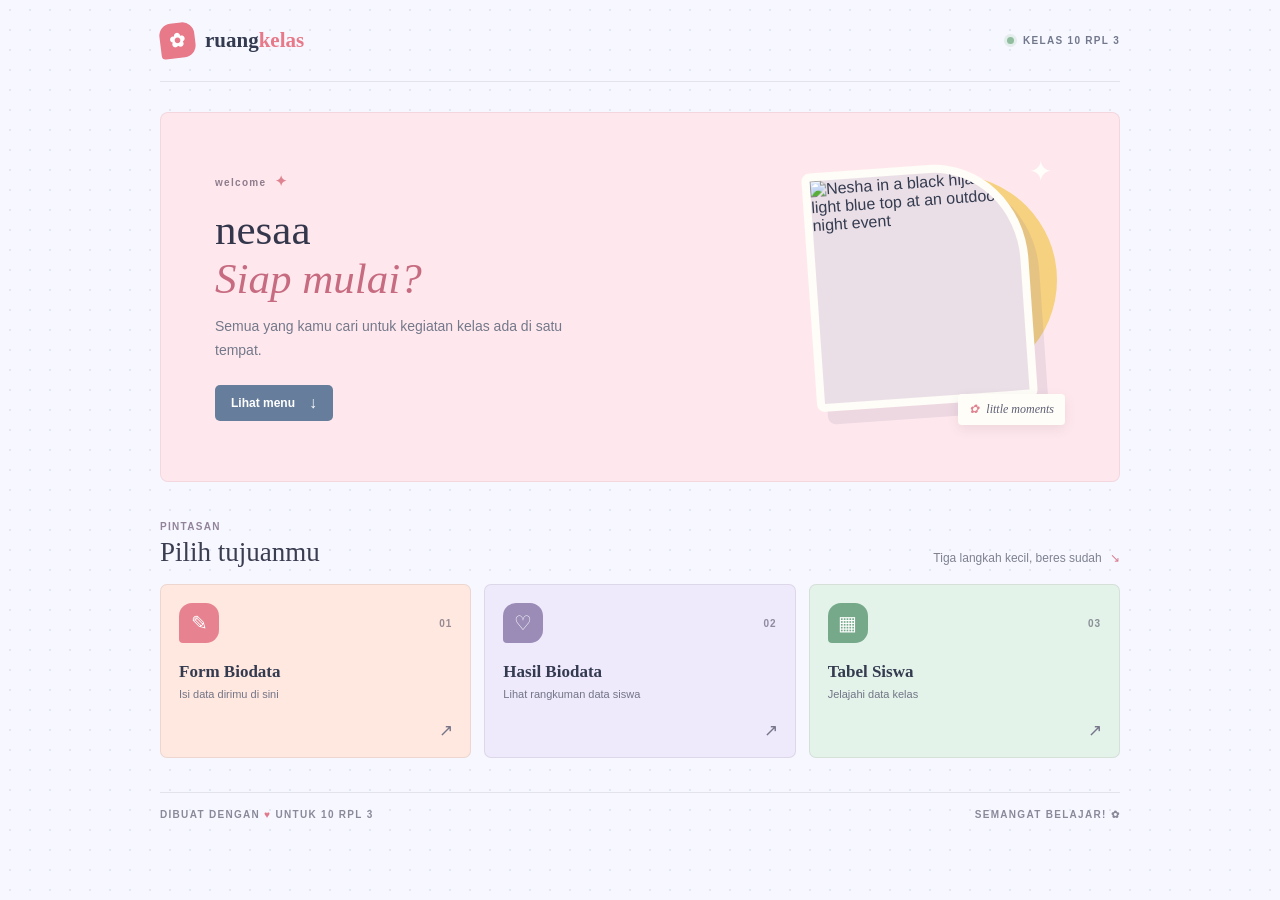
==== commit cb98a0cc: "jhfutg" ====
--- a/index.html
+++ b/index.html
@@ -3,86 +3,73 @@
 <head>
     <meta charset="UTF-8">
     <meta name="viewport" content="width=device-width, initial-scale=1.0">
-
-    <title>My Colorful Microsite</title>
-
+    <meta name="theme-color" content="#f7f8ff">
+    <meta name="description" content="Pintasan untuk formulir, hasil biodata, dan tabel kelas.">
+    <title>Ruang Kelas | 10 RPL 3</title>
     <link rel="stylesheet" href="style.css">
 </head>
+<body class="home-page">
+    <div class="page-shell">
+        <header class="topbar">
+            <a class="brand" href="index.html" aria-label="Ruang Kelas, halaman utama">
+                <span class="brand-mark" aria-hidden="true">✿</span>
+                <span>ruang<span class="brand-accent">kelas</span></span>
+            </a>
+            <p class="class-tag"><span class="class-dot"></span> KELAS 10 RPL 3</p>
+        </header>
 
-<body>
+        <main>
+            <section class="welcome" aria-labelledby="welcome-title">
+                <div class="welcome-copy">
+                    <p class="eyebrow">welcome <span aria-hidden="true">✦</span></p>
+                    <h1 id="welcome-title">nesaa <br><span>Siap mulai?</span></h1>
+                    <p class="welcome-text">Semua yang kamu cari untuk kegiatan kelas ada di satu tempat.</p>
+                    <a class="welcome-button" href="#menu">Lihat menu <span aria-hidden="true">↓</span></a>
+                </div>
+                <div class="profile-visual">
+                    <div class="photo-accent" aria-hidden="true"></div>
+                    <img class="profile-photo" src="331837164.jpg" alt="Nesha in a black hijab and light blue top at an outdoor night event">
+                    <span class="photo-caption"><span aria-hidden="true">✿</span> little moments</span>
+                    <span class="photo-star" aria-hidden="true">✦</span>
+                </div>
+            </section>
 
-    <div class="container">
+            <section class="menu-section" id="menu" aria-labelledby="menu-title">
+                <div class="section-heading">
+                    <div>
+                        <p class="eyebrow">PINTASAN</p>
+                        <h2 id="menu-title">Pilih tujuanmu</h2>
+                    </div>
+                    <p class="section-note">Tiga langkah kecil, beres sudah <span aria-hidden="true">↘</span></p>
+                </div>
 
-        <!-- FOTO DAN NAMA -->
-        <div class="profile">
+                <nav class="menu-list" aria-label="Menu kelas">
+                    <a href="form_biodata.html" class="menu-item menu-peach">
+                        <span class="item-top"><span class="item-icon" aria-hidden="true">✎</span><span class="item-number">01</span></span>
+                        <span class="item-title">Form Biodata</span>
+                        <span class="item-detail">Isi data dirimu di sini</span>
+                        <span class="item-arrow" aria-hidden="true">↗</span>
+                    </a>
+                    <a href="hasil_biodata.html" class="menu-item menu-lilac">
+                        <span class="item-top"><span class="item-icon" aria-hidden="true">♡</span><span class="item-number">02</span></span>
+                        <span class="item-title">Hasil Biodata</span>
+                        <span class="item-detail">Lihat rangkuman data siswa</span>
+                        <span class="item-arrow" aria-hidden="true">↗</span>
+                    </a>
+                    <a href="table.html" class="menu-item menu-mint">
+                        <span class="item-top"><span class="item-icon" aria-hidden="true">▦</span><span class="item-number">03</span></span>
+                        <span class="item-title">Tabel Siswa</span>
+                        <span class="item-detail">Jelajahi data kelas</span>
+                        <span class="item-arrow" aria-hidden="true">↗</span>
+                    </a>
+                </nav>
+            </section>
+        </main>
 
-            <img src="foto.jpg" alt="Foto Profil">
-
-            <h1>Nesha 🌈</h1>
-
-            <p>@neshaaa</p>
-
-            <p class="bio">
-                ✨ Pelajar yang suka belajar hal baru ✨
-            </p>
-
-        </div>
-
-
-        <!-- TOMBOL LINK -->
-        <div class="links">
-
-            <a href="#" class="link">
-                🌷 Tentang Saya
-            </a>
-
-            <a href="#" class="link">
-                📚 Website Sekolah
-            </a>
-
-            <a href="#" class="link">
-                🎨 Portofolio Saya
-            </a>
-
-            <a href="#" class="link">
-                💌 Kontak Saya
-            </a>
-
-        </div>
-
-
-        <!-- SOSIAL MEDIA -->
-        <h2>💖 Temukan Saya</h2>
-
-        <div class="social">
-
-            <a href="https://www.instagram.com/"
-               target="_blank"
-               class="instagram">
-                📷 Instagram
-            </a>
-
-            <a href="https://www.tiktok.com/"
-               target="_blank"
-               class="tiktok">
-                🎵 TikTok
-            </a>
-
-            <a href="https://www.facebook.com/"
-               target="_blank"
-               class="facebook">
-                💙 Facebook
-            </a>
-
-        </div>
-
-
-        <!-- FOOTER -->
-        <p class="footer">
-            Made with 💕 by Nesha
-        </p>
-
+        <footer class="page-footer">
+            <span>DIBUAT DENGAN <span class="footer-heart">♥</span> UNTUK 10 RPL 3</span>
+            <span>SEMANGAT BELAJAR! <span aria-hidden="true">✿</span></span>
+        </footer>
     </div>
-
 </body>
 </html>
--- a/style.css
+++ b/style.css
@@ -1,304 +1,520 @@
-/* =========================
-   DASAR
-========================= */
-
-* {
-    box-sizing: border-box;
-}
-
-body {
-    margin: 0;
-    padding: 0;
-
-    font-family: Arial, sans-serif;
-
-    /* Background warna-warni */
-    background-color: #ffd6e7;
-
-    color: #444;
-}
-
-
-/* =========================
-   BACKGROUND HIASAN
-========================= */
-
-body::before {
-    content: "";
-
-    position: fixed;
-
-    width: 180px;
-    height: 180px;
-
-    background-color: #bde0fe;
-
-    border-radius: 50%;
-
-    top: 30px;
-    left: 20px;
-
-    z-index: -1;
-}
-
-body::after {
-    content: "";
-
-    position: fixed;
-
-    width: 220px;
-    height: 220px;
-
-    background-color: #caffbf;
-
-    border-radius: 50%;
-
-    bottom: 30px;
-    right: 20px;
-
-    z-index: -1;
-}
-
-
-/* =========================
-   CONTAINER
-========================= */
-
-.container {
-    width: 90%;
-    max-width: 500px;
-
-    margin: 40px auto;
-
-    text-align: center;
-}
-
-
-/* =========================
-   PROFILE
-========================= */
-
-.profile {
-    background-color: white;
-
-    padding: 30px 20px;
-
-    border-radius: 30px;
-
-    box-shadow: 0 8px 20px rgba(0, 0, 0, 0.1);
-
-    border: 4px solid #fff;
-}
-
-
-/* FOTO */
-
-.profile img {
-    width: 130px;
-    height: 130px;
-
-    object-fit: cover;
-
-    border-radius: 50%;
-
-    border: 6px solid #ffd166;
-
-    box-shadow: 0 5px 10px rgba(0, 0, 0, 0.15);
-}
-
-
-/* NAMA */
-
-.profile h1 {
-    margin: 15px 0 5px;
-
-    color: #ff6b9a;
-
-    font-size: 30px;
-}
-
-
-/* USERNAME */
-
-.profile p {
-    margin: 8px;
-
-    color: #777;
-}
-
-
-/* BIO */
-
-.profile .bio {
-    color: #7b61ff;
-
-    font-weight: bold;
-}
-
-
-/* =========================
-   LINK
-========================= */
-
-.links {
-    margin-top: 25px;
-}
-
-
-.link {
-    display: block;
-
-    text-decoration: none;
-
-    color: white;
-
-    padding: 16px;
-
-    margin: 14px 0;
-
-    border-radius: 18px;
-
-    font-weight: bold;
-
-    box-shadow: 0 5px 10px rgba(0, 0, 0, 0.1);
-
-    transition: 0.3s;
-}
-
-
-/* WARNA LINK BERBEDA */
-
-.link:nth-child(1) {
-    background-color: #ff8fab;
-}
-
-.link:nth-child(2) {
-    background-color: #7b61ff;
-}
-
-.link:nth-child(3) {
-    background-color: #4cc9f0;
-}
-
-.link:nth-child(4) {
-    background-color: #80c904;
-}
-
-
-/* EFEK */
-
-.link:hover {
-    transform: scale(1.04);
-}
-
-
-/* =========================
-   JUDUL SOSIAL MEDIA
-========================= */
-
-h2 {
-    margin-top: 35px;
-
-    color: #ff6b9a;
-
-    font-size: 22px;
-}
-
-
-/* =========================
-   SOCIAL MEDIA
-========================= */
-
-.social {
-    display: flex;
-
-    justify-content: center;
-
-    gap: 10px;
-
-    flex-wrap: wrap;
-}
-
-
-.social a {
-    text-decoration: none;
-
-    color: white;
-
-    padding: 12px 18px;
-
-    border-radius: 15px;
-
-    font-weight: bold;
-
-    transition: 0.3s;
-}
-
-
-/* INSTAGRAM */
-
-.instagram {
-    background-color: #e1306c;
-}
-
-
-/* TIKTOK */
-
-.tiktok {
-    background-color: #222;
-}
-
-
-/* FACEBOOK */
-
-.facebook {
-    background-color: #1877f2;
-}
-
-
-/* HOVER */
-
-.social a:hover {
-    transform: translateY(-4px);
-
-    opacity: 0.85;
-}
-
-
-/* =========================
-   FOOTER
-========================= */
-
-.footer {
-    margin-top: 30px;
-
-    color: #777;
-
-    font-size: 14px;
-}
-
-
-/* =========================
-   HP / MOBILE
-========================= */
-
-@media (max-width: 600px) {
-
-    .container {
-        width: 92%;
-    }
-
-    .profile {
-        padding: 25px 15px;
-    }
-
-    .profile img {
-        width: 110px;
-        height: 110px;
-    }
-
-    .profile h1 {
-        font-size: 26px;
-    }
-
-}+.home-page {
+	--ink: #343b50;
+	--muted: #778095;
+	--coral: #e77989;
+	--paper: #fffefa;
+	min-height: 100vh;
+	margin: 0;
+	color: var(--ink);
+	font-family: "Trebuchet MS", "Segoe UI", sans-serif;
+	background-color: #f7f8ff;
+	background-image: radial-gradient(rgba(159, 172, 210, 0.23) 0.8px, transparent 0.8px);
+	background-size: 20px 20px;
+}
+
+.home-page * {
+	box-sizing: border-box;
+}
+
+.page-shell {
+	width: min(100% - 48px, 960px);
+	margin: 0 auto;
+	animation: page-arrive 600ms ease-out both;
+}
+
+.topbar {
+	display: flex;
+	min-height: 82px;
+	align-items: center;
+	justify-content: space-between;
+	border-bottom: 1px solid rgba(68, 74, 104, 0.12);
+}
+
+.brand {
+	display: inline-flex;
+	align-items: center;
+	gap: 10px;
+	color: var(--ink);
+	font-family: Georgia, serif;
+	font-size: 21px;
+	font-weight: 700;
+	text-decoration: none;
+}
+
+.brand-mark {
+	display: grid;
+	width: 35px;
+	height: 35px;
+	place-items: center;
+	color: #fff;
+	font-family: "Trebuchet MS", sans-serif;
+	font-size: 19px;
+	background: var(--coral);
+	border-radius: 12px 12px 12px 4px;
+	transform: rotate(-7deg);
+}
+
+.brand-accent {
+	color: var(--coral);
+}
+
+.class-tag,
+.eyebrow,
+.page-footer {
+	font-size: 10px;
+	font-weight: 700;
+	letter-spacing: 1.3px;
+}
+
+.class-tag {
+	display: inline-flex;
+	align-items: center;
+	gap: 9px;
+	margin: 0;
+	color: #72788c;
+}
+
+.class-dot {
+	width: 7px;
+	height: 7px;
+	background: #8fbd9d;
+	border-radius: 50%;
+	box-shadow: 0 0 0 3px rgba(143, 189, 157, 0.2);
+}
+
+.welcome {
+	position: relative;
+	display: grid;
+	min-height: 350px;
+	grid-template-columns: 1.15fr 0.85fr;
+	align-items: center;
+	gap: 30px;
+	margin-top: 30px;
+	padding: 42px 54px;
+	overflow: hidden;
+	background: #ffe8ed;
+	border: 1px solid rgba(172, 105, 122, 0.13);
+	border-radius: 8px;
+}
+
+.welcome-copy {
+	position: relative;
+	z-index: 1;
+}
+
+.eyebrow {
+	margin: 0;
+	color: #8d7c8c;
+}
+
+.welcome .eyebrow span {
+	margin-left: 5px;
+	color: #df8391;
+	font-size: 14px;
+}
+
+.welcome h1 {
+	margin: 17px 0 12px;
+	color: #34374c;
+	font-family: Georgia, serif;
+	font-size: 43px;
+	font-weight: 500;
+	line-height: 1.13;
+}
+
+.welcome h1 span {
+	color: #c76b80;
+	font-style: italic;
+}
+
+.welcome-text {
+	max-width: 360px;
+	margin: 0;
+	color: #73788a;
+	font-size: 14px;
+	line-height: 1.7;
+}
+
+.welcome-button {
+	display: inline-flex;
+	align-items: center;
+	gap: 14px;
+	margin-top: 22px;
+	padding: 11px 16px;
+	color: #fff;
+	font-size: 12px;
+	font-weight: 700;
+	text-decoration: none;
+	background: #667d9c;
+	border-radius: 5px;
+	transition: background-color 180ms ease, transform 180ms ease;
+}
+
+.welcome-button:hover {
+	background: #506a8c;
+	transform: translateY(-2px);
+}
+
+.welcome-button span {
+	font-size: 16px;
+	line-height: 12px;
+}
+
+.profile-visual {
+	position: relative;
+	width: 100%;
+	max-width: 270px;
+	aspect-ratio: 0.95;
+	justify-self: end;
+}
+
+.photo-accent {
+	position: absolute;
+	top: 7%;
+	right: 3%;
+	width: 78%;
+	aspect-ratio: 1;
+	background: #f6d17f;
+	border-radius: 50%;
+}
+
+.profile-photo {
+	position: absolute;
+	top: 4%;
+	left: 5%;
+	width: 82%;
+	height: 84%;
+	object-fit: cover;
+	object-position: center;
+	background: #eadfe6;
+	border: 8px solid #fffdf8;
+	border-radius: 8px 42% 8px 8px;
+	box-shadow: 10px 13px 0 rgba(114, 101, 145, 0.13);
+	transform: rotate(-4deg);
+}
+
+.photo-caption {
+	position: absolute;
+	right: 0;
+	bottom: 5%;
+	padding: 8px 11px;
+	color: #5e6075;
+	font-family: Georgia, serif;
+	font-size: 12px;
+	font-style: italic;
+	background: #fffdf8;
+	border-radius: 4px;
+	box-shadow: 0 4px 12px rgba(66, 62, 83, 0.1);
+}
+
+.photo-caption span {
+	margin-right: 4px;
+	color: #df8391;
+}
+
+.photo-star {
+	position: absolute;
+	z-index: 1;
+	top: 0;
+	right: 5%;
+	color: #fffefa;
+	font-size: 28px;
+}
+
+.menu-section {
+	padding: 39px 0 34px;
+}
+
+.section-heading {
+	display: flex;
+	align-items: end;
+	justify-content: space-between;
+	gap: 20px;
+	margin-bottom: 16px;
+}
+
+.section-heading .eyebrow {
+	color: #92839a;
+}
+
+.section-heading h2 {
+	margin: 5px 0 0;
+	color: #3b3d51;
+	font-family: Georgia, serif;
+	font-size: 27px;
+	font-weight: 500;
+}
+
+.section-note {
+	margin: 0 0 3px;
+	color: #7f8191;
+	font-size: 12px;
+}
+
+.section-note span {
+	margin-left: 5px;
+	color: #d77d8d;
+}
+
+.menu-list {
+	display: grid;
+	grid-template-columns: repeat(3, minmax(0, 1fr));
+	gap: 13px;
+}
+
+.menu-item {
+	position: relative;
+	display: flex;
+	min-height: 174px;
+	flex-direction: column;
+	align-items: flex-start;
+	padding: 18px;
+	color: var(--ink);
+	text-decoration: none;
+	border: 1px solid rgba(77, 61, 71, 0.1);
+	border-radius: 7px;
+	transition: transform 180ms ease, box-shadow 180ms ease;
+}
+
+.menu-item:hover {
+	transform: translateY(-4px);
+	box-shadow: 0 10px 18px rgba(67, 51, 58, 0.1);
+}
+
+.menu-peach {
+	background: #ffe8df;
+}
+
+.menu-lilac {
+	background: #eee9fb;
+}
+
+.menu-mint {
+	background: #e3f3e9;
+}
+
+.item-top {
+	display: flex;
+	width: 100%;
+	align-items: center;
+	justify-content: space-between;
+}
+
+.item-icon {
+	display: grid;
+	width: 40px;
+	height: 40px;
+	place-items: center;
+	color: #fff;
+	font-size: 20px;
+	background: #e78391;
+	border-radius: 13px 13px 13px 4px;
+}
+
+.menu-lilac .item-icon {
+	background: #9a8bb7;
+}
+
+.menu-mint .item-icon {
+	background: #75a98a;
+}
+
+.item-number {
+	color: rgba(66, 62, 83, 0.55);
+	font-size: 10px;
+	font-weight: 700;
+	letter-spacing: 1px;
+}
+
+.item-title {
+	margin-top: 19px;
+	font-family: Georgia, serif;
+	font-size: 17px;
+	font-weight: 600;
+}
+
+.item-detail {
+	margin-top: 5px;
+	padding-right: 15px;
+	color: #727587;
+	font-size: 11px;
+	line-height: 1.45;
+}
+
+.item-arrow {
+	position: absolute;
+	right: 17px;
+	bottom: 16px;
+	color: #77758a;
+	font-size: 17px;
+	transition: transform 180ms ease;
+}
+
+.menu-item:hover .item-arrow {
+	transform: translate(2px, -2px);
+}
+
+.menu-item:focus-visible,
+.brand:focus-visible,
+.welcome-button:focus-visible {
+	outline: 3px solid #778eb2;
+	outline-offset: 4px;
+}
+
+.page-footer {
+	display: flex;
+	justify-content: space-between;
+	gap: 16px;
+	padding: 16px 0 23px;
+	color: #89899a;
+	border-top: 1px solid rgba(68, 74, 104, 0.12);
+}
+
+.footer-heart {
+	color: #e1798b;
+}
+
+@keyframes page-arrive {
+	from {
+		opacity: 0;
+		transform: translateY(10px);
+	}
+
+	to {
+		opacity: 1;
+		transform: translateY(0);
+	}
+}
+
+@media (max-width: 700px) {
+	.page-shell {
+		width: min(100% - 32px, 560px);
+	}
+
+	.welcome {
+		min-height: 0;
+		grid-template-columns: 1fr 0.8fr;
+		gap: 15px;
+		padding: 34px 28px 40px;
+	}
+
+	.welcome h1 {
+		font-size: 35px;
+	}
+
+	.menu-list {
+		grid-template-columns: 1fr;
+		gap: 9px;
+	}
+
+	.menu-item {
+		min-height: 96px;
+		display: grid;
+		grid-template-columns: 44px 1fr 24px;
+		grid-template-rows: auto auto;
+		align-items: center;
+		column-gap: 12px;
+		padding: 15px;
+	}
+
+	.item-top {
+		display: contents;
+	}
+
+	.item-icon {
+		grid-column: 1;
+		grid-row: 1 / 3;
+	}
+
+	.item-number {
+		position: absolute;
+		top: 9px;
+		right: 12px;
+	}
+
+	.item-title {
+		grid-column: 2;
+		grid-row: 1;
+		margin: 0;
+	}
+
+	.item-detail {
+		grid-column: 2;
+		grid-row: 2;
+		margin: 2px 0 0;
+	}
+
+	.item-arrow {
+		top: 50%;
+		right: 16px;
+		bottom: auto;
+		transform: translateY(-50%);
+	}
+
+	.menu-item:hover .item-arrow {
+		transform: translate(2px, calc(-50% - 2px));
+	}
+}
+
+@media (max-width: 480px) {
+	.page-shell {
+		width: min(100% - 28px, 420px);
+	}
+
+	.topbar {
+		min-height: 68px;
+	}
+
+	.brand {
+		font-size: 18px;
+	}
+
+	.class-tag {
+		font-size: 9px;
+		letter-spacing: 0.8px;
+	}
+
+	.welcome {
+		display: block;
+		margin-top: 18px;
+		padding: 29px 22px 24px;
+	}
+
+	.welcome h1 {
+		font-size: 34px;
+	}
+
+	.profile-visual {
+		width: 185px;
+		margin: 18px 6px 0 auto;
+	}
+
+	.menu-section {
+		padding-top: 30px;
+	}
+
+	.section-heading h2 {
+		font-size: 24px;
+	}
+
+	.section-note {
+		max-width: 125px;
+		text-align: right;
+		line-height: 1.5;
+	}
+
+	.page-footer {
+		font-size: 8px;
+		letter-spacing: 0.7px;
+	}
+}
+
+@media (prefers-reduced-motion: reduce) {
+	.home-page *,
+	.home-page *::before,
+	.home-page *::after {
+		animation-duration: 0.01ms !important;
+		transition-duration: 0.01ms !important;
+		scroll-behavior: auto !important;
+	}
+}
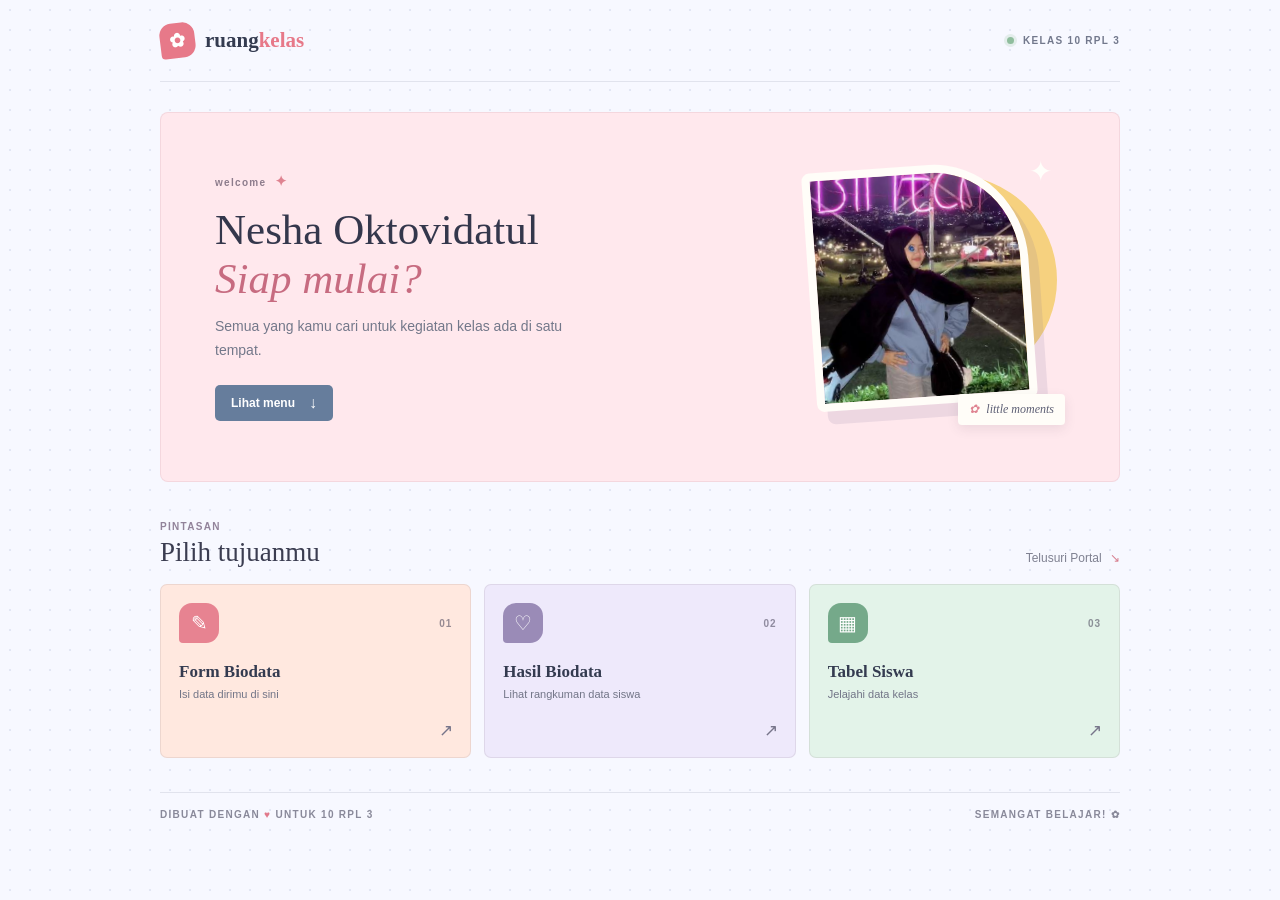
==== commit 4c367d72: "style.css" ====
--- a/index.html
+++ b/index.html
@@ -22,13 +22,13 @@
             <section class="welcome" aria-labelledby="welcome-title">
                 <div class="welcome-copy">
                     <p class="eyebrow">welcome <span aria-hidden="true">✦</span></p>
-                    <h1 id="welcome-title">nesaa <br><span>Siap mulai?</span></h1>
+                    <h1 id="welcome-title">Nesha Oktovidatul <br><span>Siap mulai?</span></h1>
                     <p class="welcome-text">Semua yang kamu cari untuk kegiatan kelas ada di satu tempat.</p>
                     <a class="welcome-button" href="#menu">Lihat menu <span aria-hidden="true">↓</span></a>
                 </div>
                 <div class="profile-visual">
                     <div class="photo-accent" aria-hidden="true"></div>
-                    <img class="profile-photo" src="331837164.jpg" alt="Nesha in a black hijab and light blue top at an outdoor night event">
+                    <img class="profile-photo" src="foto.jpg" alt="Nesha in a black hijab and light blue top at an outdoor night event">
                     <span class="photo-caption"><span aria-hidden="true">✿</span> little moments</span>
                     <span class="photo-star" aria-hidden="true">✦</span>
                 </div>
@@ -40,7 +40,7 @@
                         <p class="eyebrow">PINTASAN</p>
                         <h2 id="menu-title">Pilih tujuanmu</h2>
                     </div>
-                    <p class="section-note">Tiga langkah kecil, beres sudah <span aria-hidden="true">↘</span></p>
+                    <p class="section-note">Telusuri Portal <span aria-hidden="true">↘</span></p>
                 </div>
 
                 <nav class="menu-list" aria-label="Menu kelas">
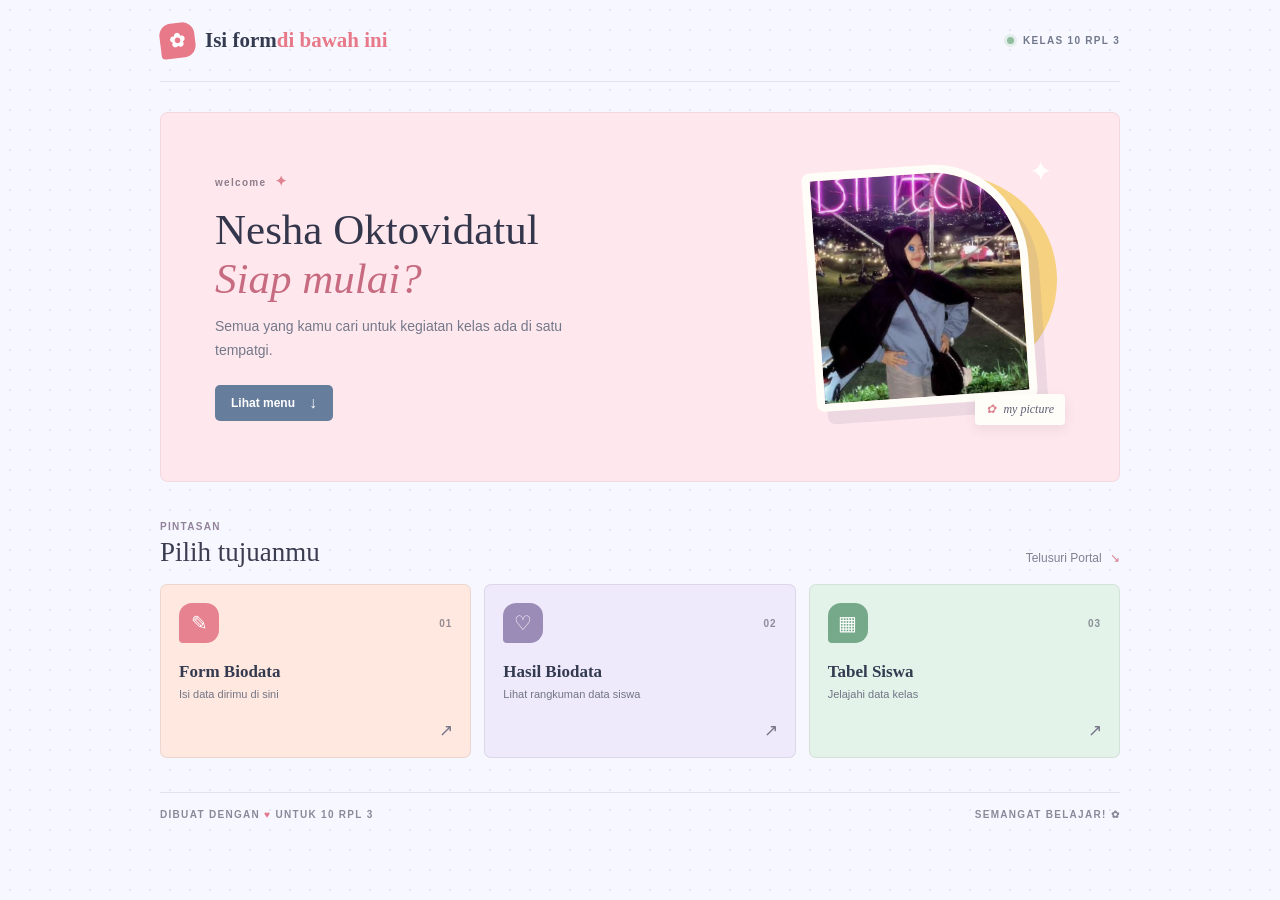
==== commit a420a653: "style css" ====
--- a/index.html
+++ b/index.html
@@ -5,15 +5,15 @@
     <meta name="viewport" content="width=device-width, initial-scale=1.0">
     <meta name="theme-color" content="#f7f8ff">
     <meta name="description" content="Pintasan untuk formulir, hasil biodata, dan tabel kelas.">
-    <title>Ruang Kelas | 10 RPL 3</title>
+    <title>Isi form di bawah ini! | 10 RPL 3</title>
     <link rel="stylesheet" href="style.css">
 </head>
 <body class="home-page">
     <div class="page-shell">
         <header class="topbar">
-            <a class="brand" href="index.html" aria-label="Ruang Kelas, halaman utama">
+            <a class="brand" href="index.html" aria-label="Isi form di bawah ini!, halaman utama">
                 <span class="brand-mark" aria-hidden="true">✿</span>
-                <span>ruang<span class="brand-accent">kelas</span></span>
+                <span>Isi form<span class="brand-accent">di bawah ini</span></span>
             </a>
             <p class="class-tag"><span class="class-dot"></span> KELAS 10 RPL 3</p>
         </header>
@@ -23,13 +23,13 @@
                 <div class="welcome-copy">
                     <p class="eyebrow">welcome <span aria-hidden="true">✦</span></p>
                     <h1 id="welcome-title">Nesha Oktovidatul <br><span>Siap mulai?</span></h1>
-                    <p class="welcome-text">Semua yang kamu cari untuk kegiatan kelas ada di satu tempat.</p>
+                    <p class="welcome-text">Semua yang kamu cari untuk kegiatan kelas ada di satu tempatgi.</p>
                     <a class="welcome-button" href="#menu">Lihat menu <span aria-hidden="true">↓</span></a>
                 </div>
                 <div class="profile-visual">
                     <div class="photo-accent" aria-hidden="true"></div>
                     <img class="profile-photo" src="foto.jpg" alt="Nesha in a black hijab and light blue top at an outdoor night event">
-                    <span class="photo-caption"><span aria-hidden="true">✿</span> little moments</span>
+                    <span class="photo-caption"><span aria-hidden="true">✿</span> my picture</span>
                     <span class="photo-star" aria-hidden="true">✦</span>
                 </div>
             </section>
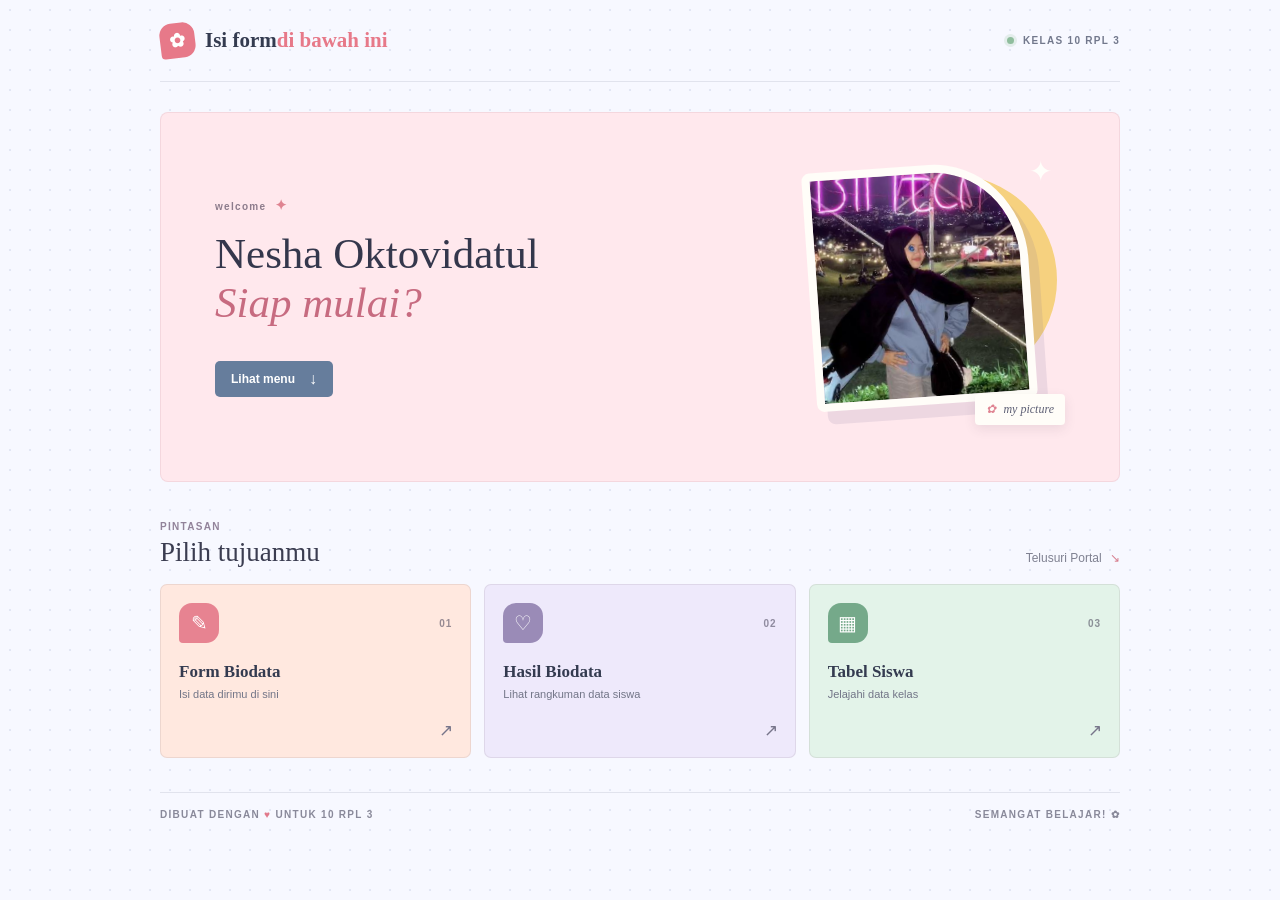
==== commit f7ac2470: "style.css" ====
--- a/index.html
+++ b/index.html
@@ -23,7 +23,6 @@
                 <div class="welcome-copy">
                     <p class="eyebrow">welcome <span aria-hidden="true">✦</span></p>
                     <h1 id="welcome-title">Nesha Oktovidatul <br><span>Siap mulai?</span></h1>
-                    <p class="welcome-text">Semua yang kamu cari untuk kegiatan kelas ada di satu tempatgi.</p>
                     <a class="welcome-button" href="#menu">Lihat menu <span aria-hidden="true">↓</span></a>
                 </div>
                 <div class="profile-visual">
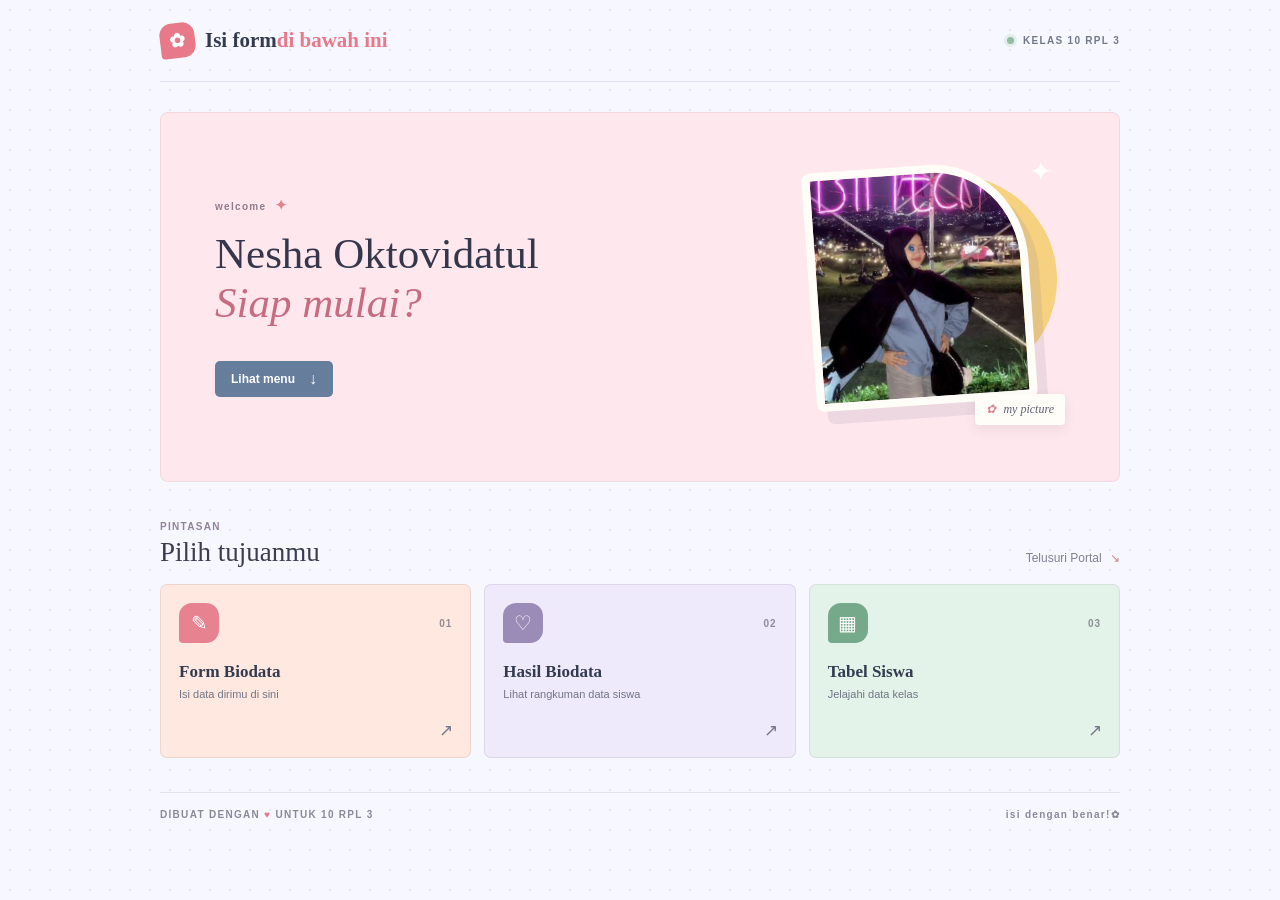
==== commit e9fa5d13: "style.css" ====
--- a/index.html
+++ b/index.html
@@ -67,7 +67,7 @@
 
         <footer class="page-footer">
             <span>DIBUAT DENGAN <span class="footer-heart">♥</span> UNTUK 10 RPL 3</span>
-            <span>SEMANGAT BELAJAR! <span aria-hidden="true">✿</span></span>
+            <span>isi dengan benar!<span aria-hidden="true">✿</span></span>
         </footer>
     </div>
 </body>
